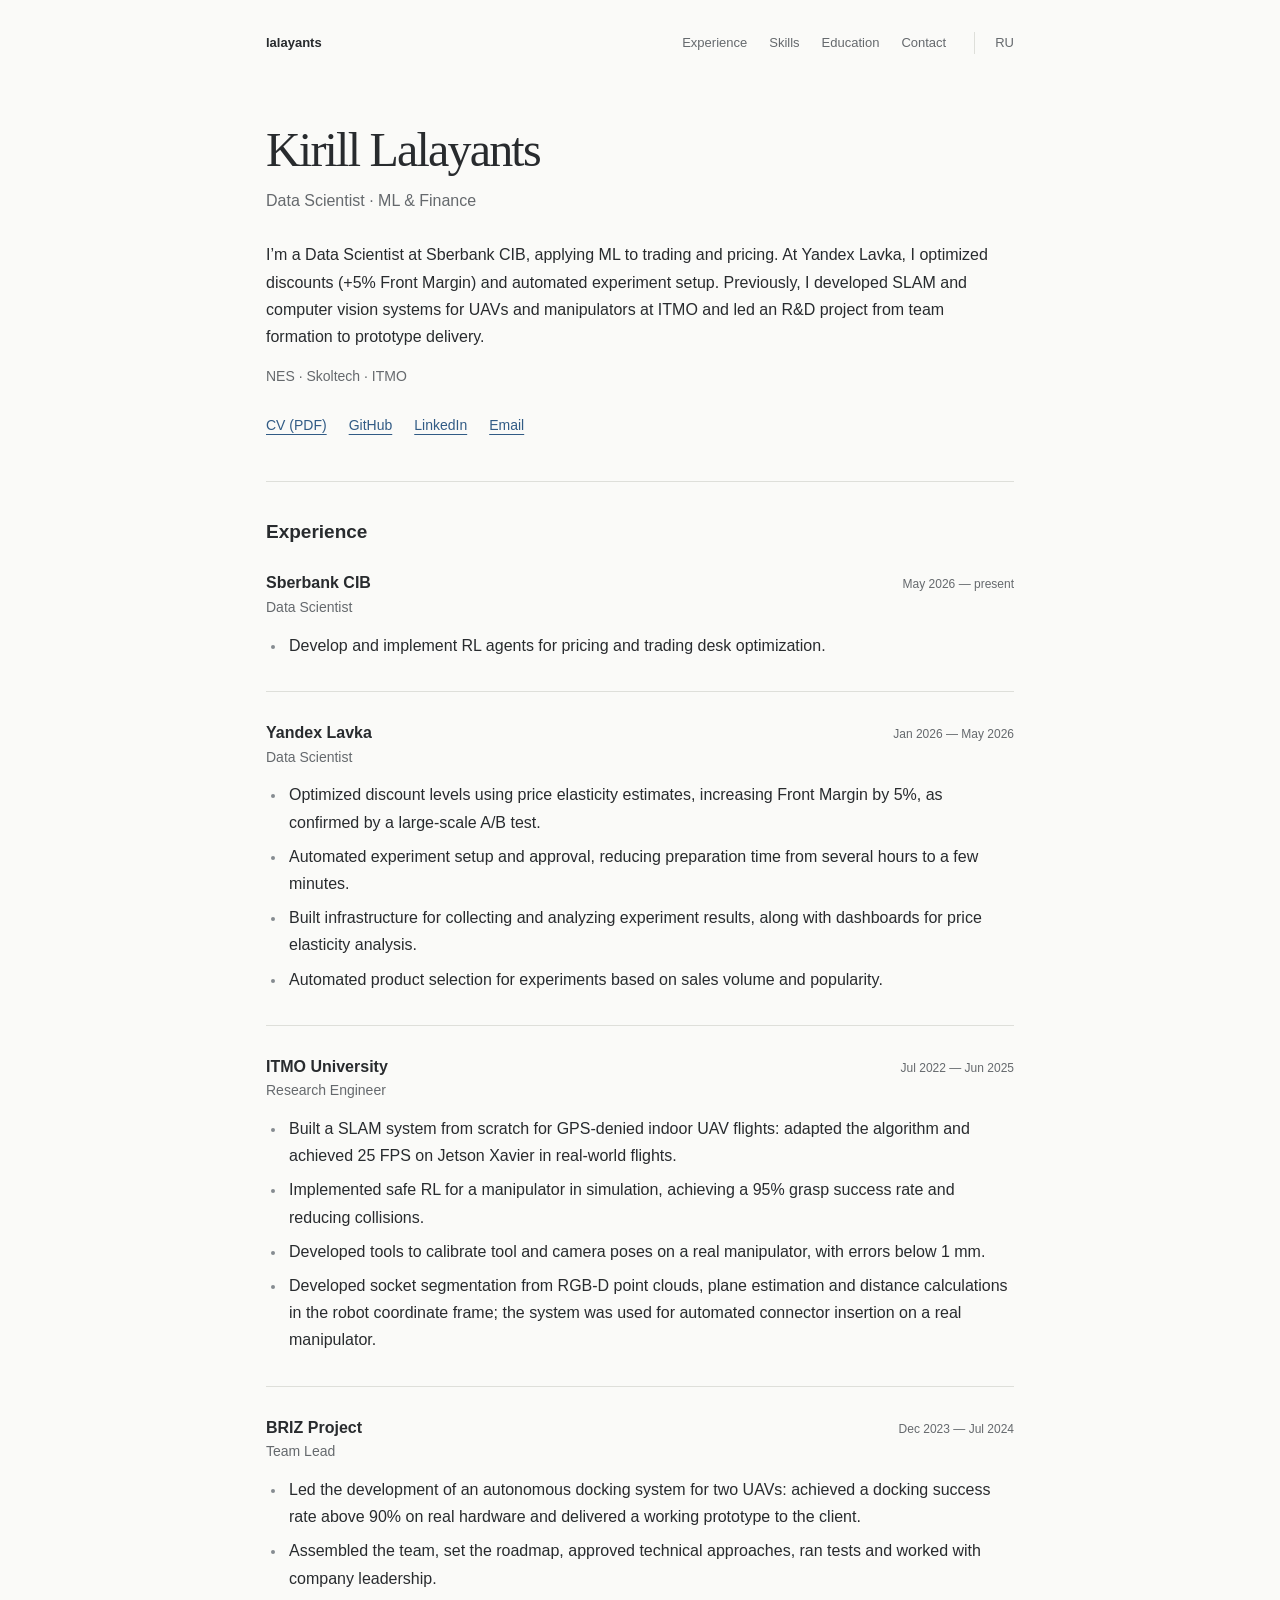
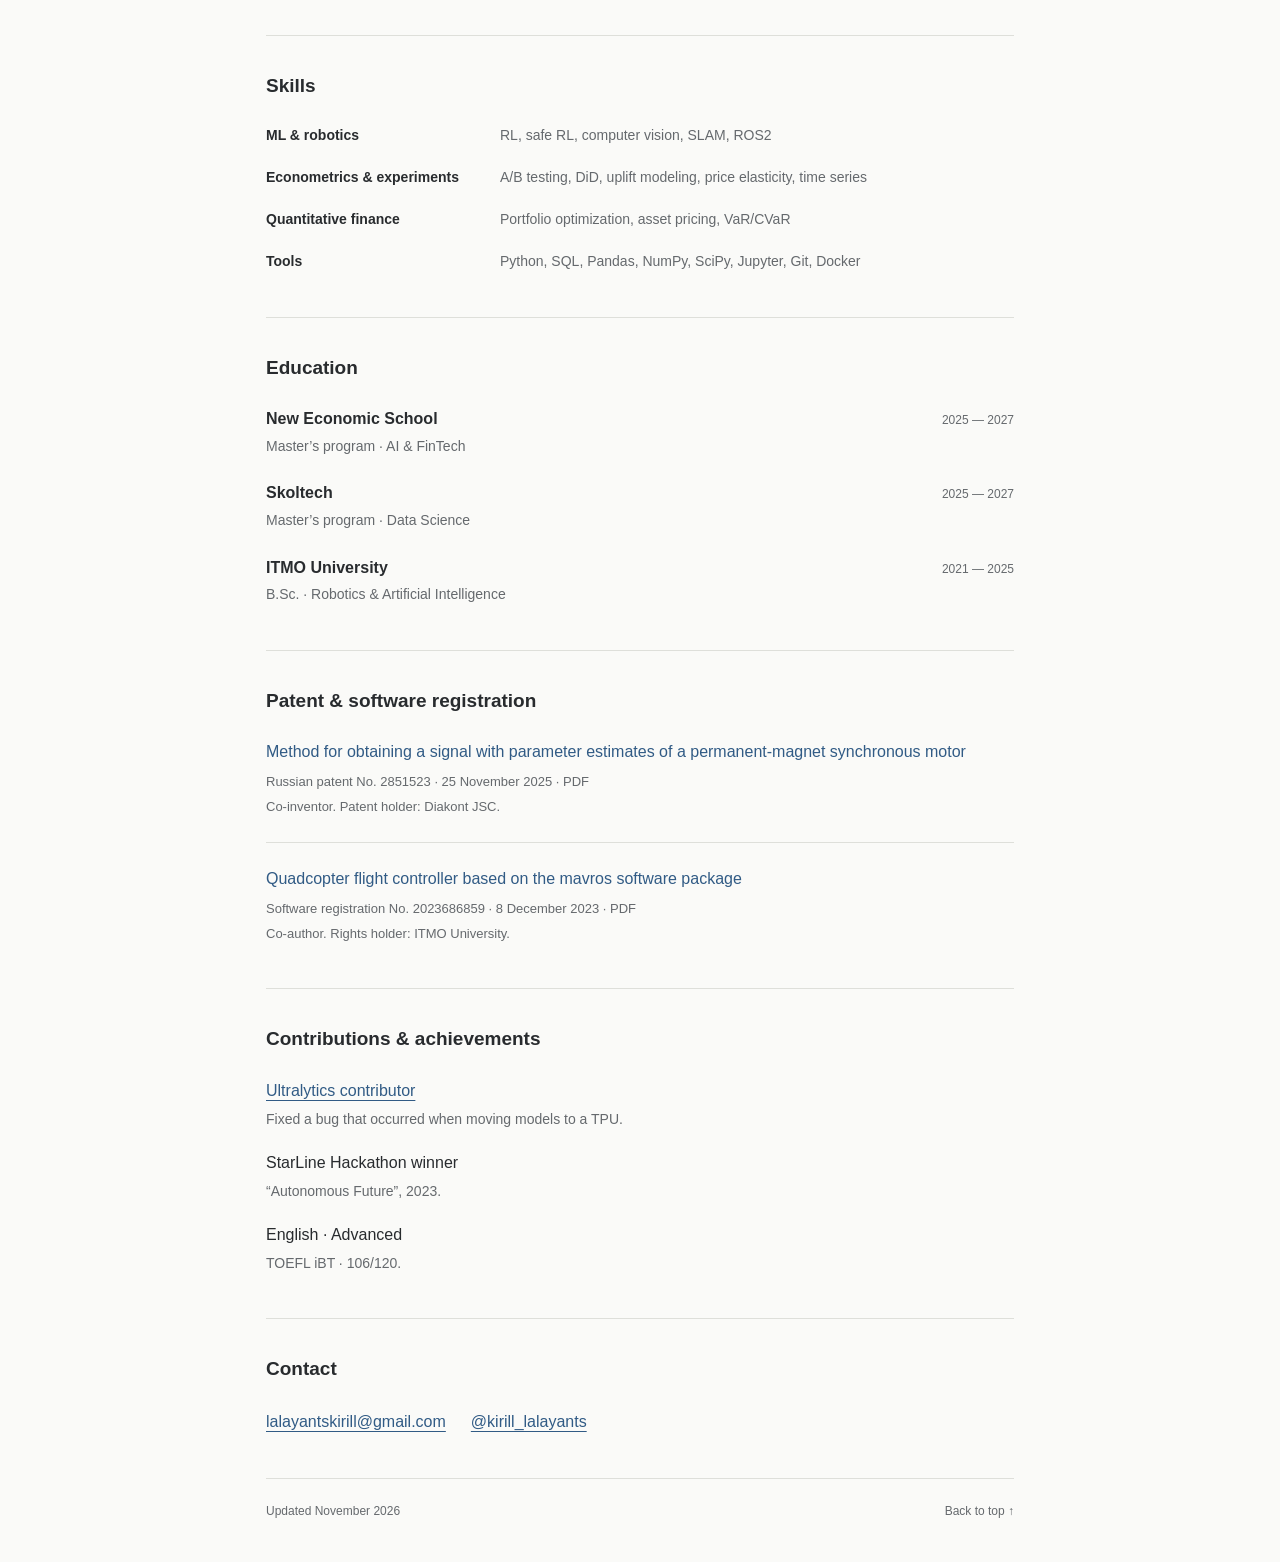
==== index.html @ ac047cae "Broaden profile introduction across finance robotics and leadership" ====
<!doctype html>
<html lang="en">
<head>
<meta charset="utf-8">
<meta name="viewport" content="width=device-width, initial-scale=1">
<meta name="theme-color" content="#fafaf8">
<title>Kirill Lalayants — Data Scientist · ML &amp; Finance</title>
<meta name="description" content="Kirill Lalayants — Data Scientist at Sberbank CIB. ML for trading and pricing, experience at Yandex Lavka, robotics and R&amp;D team leadership. NES, Skoltech, ITMO.">
<link rel="canonical" href="https://lalayants.github.io/">
<link rel="alternate" hreflang="en" href="https://lalayants.github.io/">
<link rel="alternate" hreflang="ru" href="https://lalayants.github.io/ru/">
<link rel="alternate" hreflang="x-default" href="https://lalayants.github.io/">
<meta property="og:type" content="profile">
<meta property="og:title" content="Kirill Lalayants — Data Scientist · ML &amp; Finance">
<meta property="og:description" content="Kirill Lalayants — Data Scientist at Sberbank CIB. ML for trading and pricing, experience at Yandex Lavka, robotics and R&amp;D team leadership. NES, Skoltech, ITMO.">
<meta property="og:url" content="https://lalayants.github.io/">
<meta property="og:locale" content="en_US">
<meta property="og:locale:alternate" content="ru_RU">
<meta property="og:site_name" content="Kirill Lalayants">
<meta property="og:image" content="https://lalayants.github.io/assets/images/social-preview.png">
<meta property="og:image:width" content="1200">
<meta property="og:image:height" content="630">
<meta property="og:image:alt" content="Kirill Lalayants — Data Scientist">
<meta name="twitter:card" content="summary_large_image">
<link rel="icon" href="/assets/images/favicon.svg" type="image/svg+xml">
<link rel="stylesheet" href="/assets/css/style.css">
<script type="application/ld+json">{"@context": "https://schema.org", "@type": "ProfilePage", "inLanguage": "en", "url": "https://lalayants.github.io/", "mainEntity": {"@type": "Person", "@id": "https://lalayants.github.io/#person", "name": "Kirill Lalayants", "alternateName": "Кирилл Лалаянц", "url": "https://lalayants.github.io/", "jobTitle": "Data Scientist", "description": "Kirill Lalayants — Data Scientist at Sberbank CIB. ML for trading and pricing, experience at Yandex Lavka, robotics and R&D team leadership. NES, Skoltech, ITMO.", "worksFor": {"@type": "Organization", "name": "Sberbank CIB"}, "alumniOf": {"@type": "CollegeOrUniversity", "name": "ITMO University"}, "sameAs": ["https://github.com/lalayants", "https://linkedin.com/in/lalayants", "https://t.me/kirill_lalayants"]}}</script>
</head>
<body id="top">
<a class="skip-link" href="#main">Skip to content</a>
<div class="page">
<header class="header">
<a class="home-link" href="/">lalayants</a>
<nav aria-label="Main navigation"><a href="#experience">Experience</a><a href="#skills">Skills</a><a href="#education">Education</a><a href="#contact">Contact</a></nav>
<a class="language" href="/ru/" lang="ru" hreflang="ru" aria-label="Переключить на русский">RU</a>
</header>
<main id="main">
<section class="about" aria-labelledby="name">
<h1 id="name">Kirill Lalayants</h1>
<p class="occupation">Data Scientist · ML &amp; Finance</p>
<p>I’m a Data Scientist at Sberbank CIB, applying ML to trading and pricing. At Yandex Lavka, I optimized discounts (+5% Front Margin) and automated experiment setup. Previously, I developed SLAM and computer vision systems for UAVs and manipulators at ITMO and led an R&D project from team formation to prototype delivery.</p>
<p class="institutions"><a href="#education">NES · Skoltech · ITMO</a></p>
<div class="profile-links"><a href="/assets/cvs/Lalayants_cv_e.pdf" download>CV (PDF)</a><a href="https://github.com/lalayants">GitHub</a><a href="https://linkedin.com/in/lalayants">LinkedIn</a><a href="mailto:lalayantskirill@gmail.com">Email</a></div>
</section>
<section id="experience" aria-labelledby="experience-title">
<h2 id="experience-title">Experience</h2>
<ul class="entries jobs">
<li class="job"><div class="entry-heading"><h3>Sberbank CIB</h3><span class="date">May 2026 — present</span></div><p class="role">Data Scientist</p><ul class="job-points"><li>Develop and implement RL agents for pricing and trading desk optimization.</li></ul></li>
<li class="job"><div class="entry-heading"><h3>Yandex Lavka</h3><span class="date">Jan 2026 — May 2026</span></div><p class="role">Data Scientist</p><ul class="job-points"><li>Optimized discount levels using price elasticity estimates, increasing Front Margin by 5%, as confirmed by a large-scale A/B test.</li><li>Automated experiment setup and approval, reducing preparation time from several hours to a few minutes.</li><li>Built infrastructure for collecting and analyzing experiment results, along with dashboards for price elasticity analysis.</li><li>Automated product selection for experiments based on sales volume and popularity.</li></ul></li>
<li class="job"><div class="entry-heading"><h3>ITMO University</h3><span class="date">Jul 2022 — Jun 2025</span></div><p class="role">Research Engineer</p><ul class="job-points"><li>Built a SLAM system from scratch for GPS-denied indoor UAV flights: adapted the algorithm and achieved 25 FPS on Jetson Xavier in real-world flights.</li><li>Implemented safe RL for a manipulator in simulation, achieving a 95% grasp success rate and reducing collisions.</li><li>Developed tools to calibrate tool and camera poses on a real manipulator, with errors below 1 mm.</li><li>Developed socket segmentation from RGB-D point clouds, plane estimation and distance calculations in the robot coordinate frame; the system was used for automated connector insertion on a real manipulator.</li></ul></li>
<li class="job"><div class="entry-heading"><h3>BRIZ Project</h3><span class="date">Dec 2023 — Jul 2024</span></div><p class="role">Team Lead</p><ul class="job-points"><li>Led the development of an autonomous docking system for two UAVs: achieved a docking success rate above 90% on real hardware and delivered a working prototype to the client.</li><li>Assembled the team, set the roadmap, approved technical approaches, ran tests and worked with company leadership.</li></ul></li>
</ul>
</section>
<section id="skills" aria-labelledby="skills-title">
<h2 id="skills-title">Skills</h2>
<dl class="skills-list"><div><dt>ML &amp; robotics</dt><dd>RL, safe RL, computer vision, SLAM, ROS2</dd></div><div><dt>Econometrics &amp; experiments</dt><dd>A/B testing, DiD, uplift modeling, price elasticity, time series</dd></div><div><dt>Quantitative finance</dt><dd>Portfolio optimization, asset pricing, VaR/CVaR</dd></div><div><dt>Tools</dt><dd>Python, SQL, Pandas, NumPy, SciPy, Jupyter, Git, Docker</dd></div></dl>
</section>
<section id="education" aria-labelledby="education-title">
<h2 id="education-title">Education</h2>
<ul class="entries education">
<li class="education-item"><div class="entry-heading"><h3>New Economic School</h3><span class="date">2025 — 2027</span></div><p>Master’s program · AI & FinTech</p></li>
<li class="education-item"><div class="entry-heading"><h3>Skoltech</h3><span class="date">2025 — 2027</span></div><p>Master’s program · Data Science</p></li>
<li class="education-item"><div class="entry-heading"><h3>ITMO University</h3><span class="date">2021 — 2025</span></div><p>B.Sc. · Robotics & Artificial Intelligence</p></li>
</ul>
</section>
<section id="registrations" aria-labelledby="registrations-title">
<h2 id="registrations-title">Patent & software registration</h2>
<ul class="entries registrations">
<li class="registration"><h3><a href="/assets/documents/patent-2851523.pdf">Method for obtaining a signal with parameter estimates of a permanent-magnet synchronous motor</a></h3><p class="registration-meta">Russian patent No. 2851523 · 25 November 2025 · PDF</p><p class="registration-credit">Co-inventor. Patent holder: Diakont JSC.</p></li>
<li class="registration"><h3><a href="/assets/documents/software-2023686859.pdf">Quadcopter flight controller based on the mavros software package</a></h3><p class="registration-meta">Software registration No. 2023686859 · 8 December 2023 · PDF</p><p class="registration-credit">Co-author. Rights holder: ITMO University.</p></li>
</ul>
</section>
<section aria-labelledby="other-title">
<h2 id="other-title">Contributions & achievements</h2>
<ul class="notes">
<li><a href="https://github.com/ultralytics/ultralytics/pull/16576">Ultralytics contributor</a><span>Fixed a bug that occurred when moving models to a TPU.</span></li>
<li><span class="note-title">StarLine Hackathon winner</span><span>“Autonomous Future”, 2023.</span></li>
<li><span class="note-title">English · Advanced</span><span>TOEFL iBT · 106/120.</span></li>
</ul>
</section>
<section id="contact" aria-labelledby="contact-title">
<h2 id="contact-title">Contact</h2>
<div class="contact-links"><a href="mailto:lalayantskirill@gmail.com">lalayantskirill@gmail.com</a><a href="https://t.me/kirill_lalayants">@kirill_lalayants</a></div>
</section>
</main>
<footer><span>Updated November 2026</span><a href="#top">Back to top ↑</a></footer>
</div>
</body>
</html>
---- assets/css/style.css ----
:root {
  --paper: #fafaf8;
  --ink: #282b2e;
  --muted: #65696d;
  --link: #315b85;
  --line: #dedfda;
}
* { box-sizing: border-box; }
html { scroll-padding-top: 30px; }
body {
  margin: 0;
  color: var(--ink);
  background: var(--paper);
  font: 16px/1.7 -apple-system, BlinkMacSystemFont, 'Segoe UI', Arial, sans-serif;
  -webkit-font-smoothing: antialiased;
}
.page { max-width: 820px; margin: 0 auto; padding: 0 36px; }
a { color: var(--link); text-decoration-thickness: 1px; text-underline-offset: 4px; }
a:hover { color: var(--ink); }
a:focus-visible { outline: 2px solid var(--link); outline-offset: 5px; }
::selection { background: #dbe6ef; }
.header { display: flex; align-items: center; gap: 28px; padding: 32px 0; font-size: 13px; }
.header a { color: var(--muted); text-decoration: none; }
.header a:hover { color: var(--link); text-decoration: underline; }
.home-link { margin-right: auto; font-weight: 600; color: var(--ink) !important; }
nav { display: flex; gap: 22px; }
.language { border-left: 1px solid var(--line); padding-left: 20px; }
h1,h2,h3,p { margin: 0; }
h1 { font: 48px/1.15 Georgia, 'Times New Roman', serif; letter-spacing: -1.8px; }
h2 { font-size: 19px; line-height: 1.4; font-weight: 600; margin-bottom: 25px; }
h3 { font-size: 16px; font-weight: 600; line-height: 1.6; }
p + p { margin-top: 15px; }
.about { padding-top: 36px; }
.occupation { color: var(--muted); margin: 10px 0 27px; font-size: 16px; }
.profile-links { display: flex; flex-wrap: wrap; gap: 22px; margin-top: 25px; font-size: 14px; }
main > section { padding-bottom: 43px; margin-bottom: 37px; border-bottom: 1px solid var(--line); }
main > section:last-child { margin-bottom: 0; }
.entries { list-style: none; margin: 0; padding: 0; }
.job + .job { margin-top: 32px; padding-top: 28px; border-top: 1px solid var(--line); }
.job-points { list-style-type: disc; margin: 12px 0 0; padding-left: 20px; }
.job-points li { padding-left: 3px; }
.job-points li + li { margin-top: 7px; }
.job-points li::marker { color: #858b91; font-size: 0.8em; }
.entry-heading { display: flex; align-items: baseline; justify-content: space-between; gap: 20px; }
.date { color: var(--muted); white-space: nowrap; font-size: 12px; font-variant-numeric: tabular-nums; }
.role { color: var(--muted); font-size: 14px; margin-bottom: 9px; }
.education-item + .education-item { margin-top: 22px; }
.education-item p { color: var(--muted); font-size: 14px; margin-top: 3px; }
.notes { list-style: none; padding: 0; margin: 0; display: grid; gap: 18px; }
.notes li > a, .note-title { display: block; font-weight: 500; }
.notes li > span:last-child { display: block; color: var(--muted); font-size: 14px; margin-top: 3px; }
.tools { color: var(--muted); font-size: 14px; margin-top: 25px; }
.tools span { color: var(--ink); }
.contact-links { display: flex; flex-wrap: wrap; gap: 6px 25px; margin-top: 12px; }
.contact-links a { overflow-wrap: anywhere; }
footer { display: flex; justify-content: space-between; gap: 20px; padding: 22px 0 40px; color: var(--muted); font-size: 12px; }
footer a { color: var(--muted); text-decoration: none; }
.skip-link { position: absolute; left: 15px; top: -100px; padding: 8px 15px; background: var(--paper); }
.skip-link:focus { top: 10px; }
@media (max-width: 600px) {
  .page { padding-inline: 24px; }
  .header { padding: 24px 0; gap: 18px; flex-wrap: wrap; }
  .home-link { font-size: 14px; }
  nav { order: 3; width: 100%; gap: 22px; }
  .language { padding-left: 15px; }
  .about { padding-top: 22px; }
  h1 { font-size: 39px; letter-spacing: -1.2px; }
  .occupation { margin-bottom: 22px; }
  .entry-heading { flex-direction: column; gap: 1px; }
  .role { margin-top: 4px; }
  main > section { padding-bottom: 33px; margin-bottom: 30px; }
  .profile-links { gap: 18px; }
  .contact-links { flex-direction: column; }
  footer { font-size: 11px; }
}
@media print {
  body { background: white; font-size: 11px; }
  .page { max-width: none; padding: 0; }
  .header, .profile-links, footer { display: none; }
  .about { padding-top: 0; }
  h1 { font-size: 30px; }
  h2 { font-size: 16px; margin-bottom: 16px; }
  h3 { font-size: 13px; }
  main > section { padding-bottom: 18px; margin-bottom: 20px; }
  .job, .education-item { break-inside: avoid; }
}

.registration + .registration { margin-top: 24px; padding-top: 24px; border-top: 1px solid var(--line); }
.registration h3 { font-weight: 500; line-height: 1.55; }
.registration h3 a { text-decoration: none; }
.registration h3 a:hover { text-decoration: underline; }
.registration-meta, .registration-credit { color: var(--muted); font-size: 13px; }
.registration-meta { margin-top: 6px; }
.registration-credit { margin-top: 3px; }

.institutions { font-size: 14px; color: var(--muted); }
.institutions a { color: inherit; text-decoration: none; }
.institutions a:hover { color: var(--link); text-decoration: underline; }
.skills-list { margin: 0; }
.skills-list > div { display: grid; grid-template-columns: 210px 1fr; gap: 24px; }
.skills-list > div + div { margin-top: 18px; }
.skills-list dt { font-size: 14px; font-weight: 600; }
.skills-list dd { margin: 0; color: var(--muted); font-size: 14px; }
@media (max-width: 600px) {
  nav { gap: 16px; flex-wrap: wrap; }
  .skills-list > div { grid-template-columns: 1fr; gap: 4px; }
}
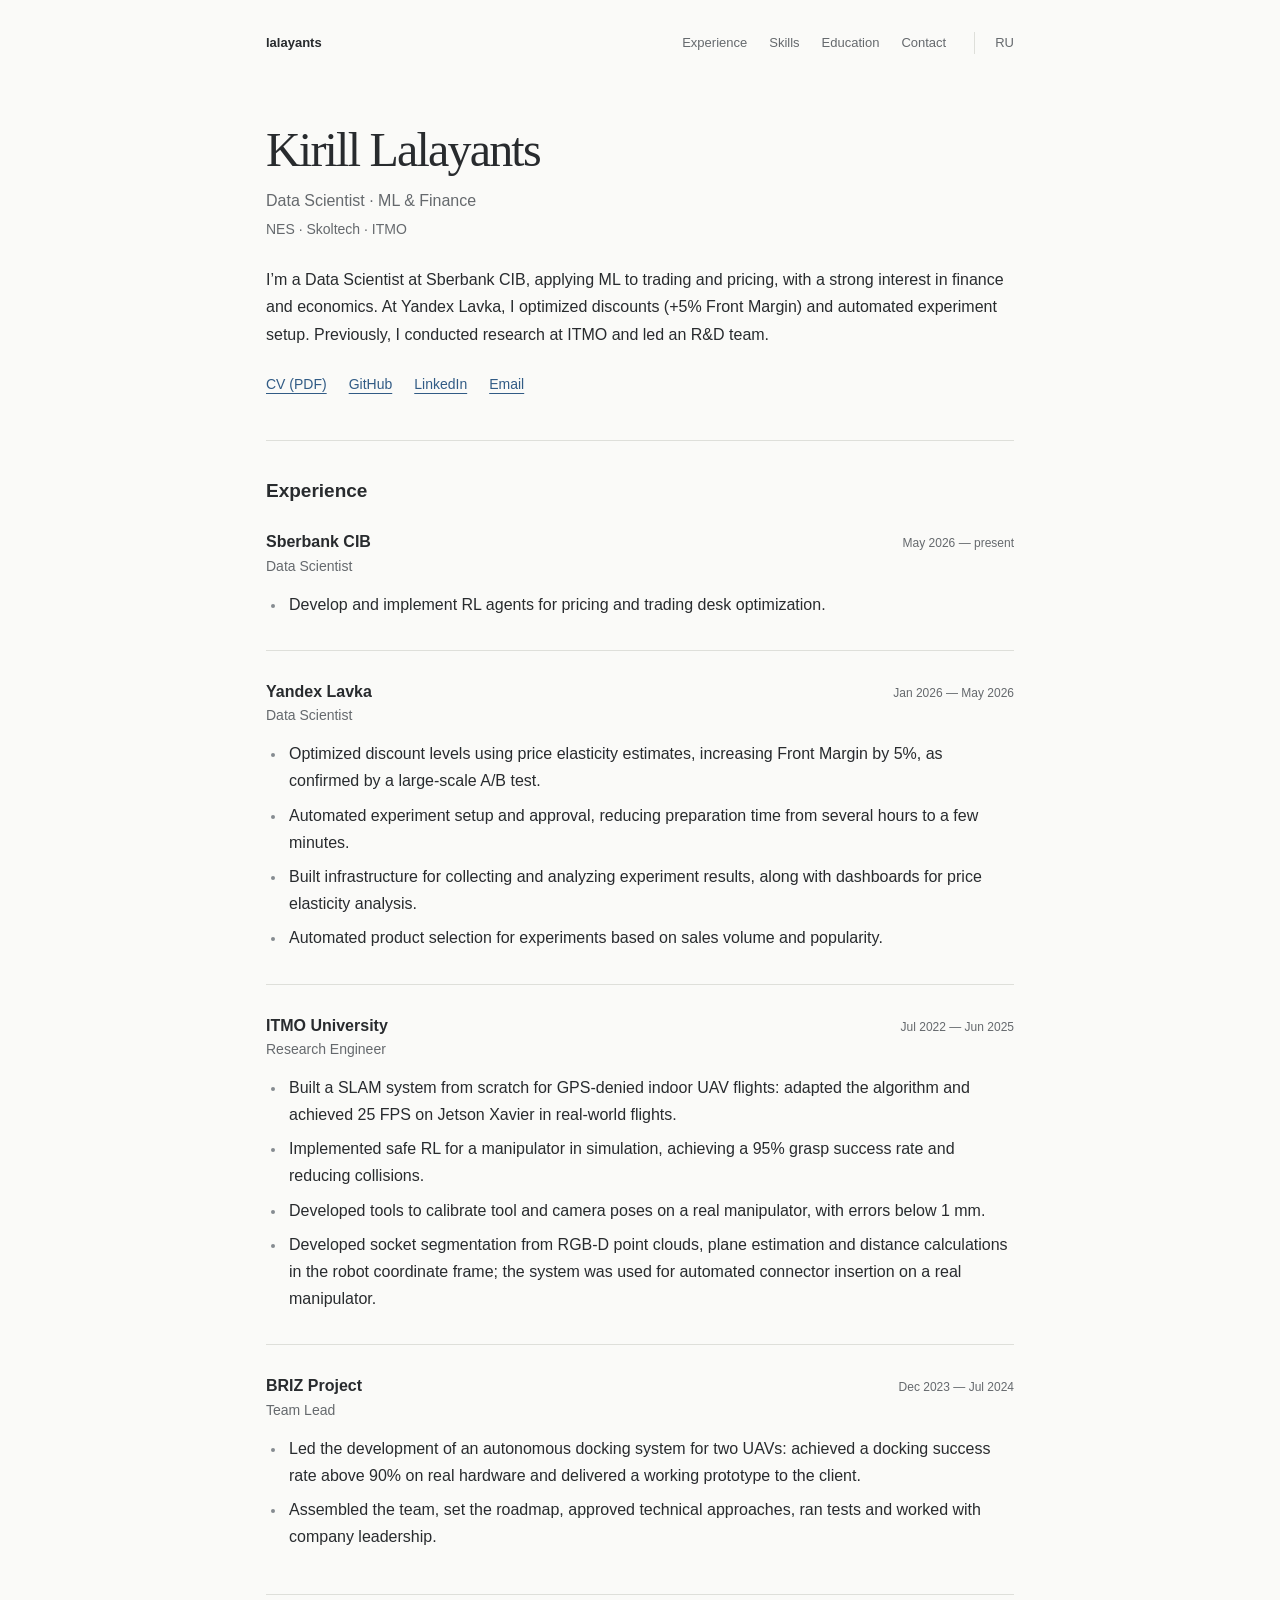
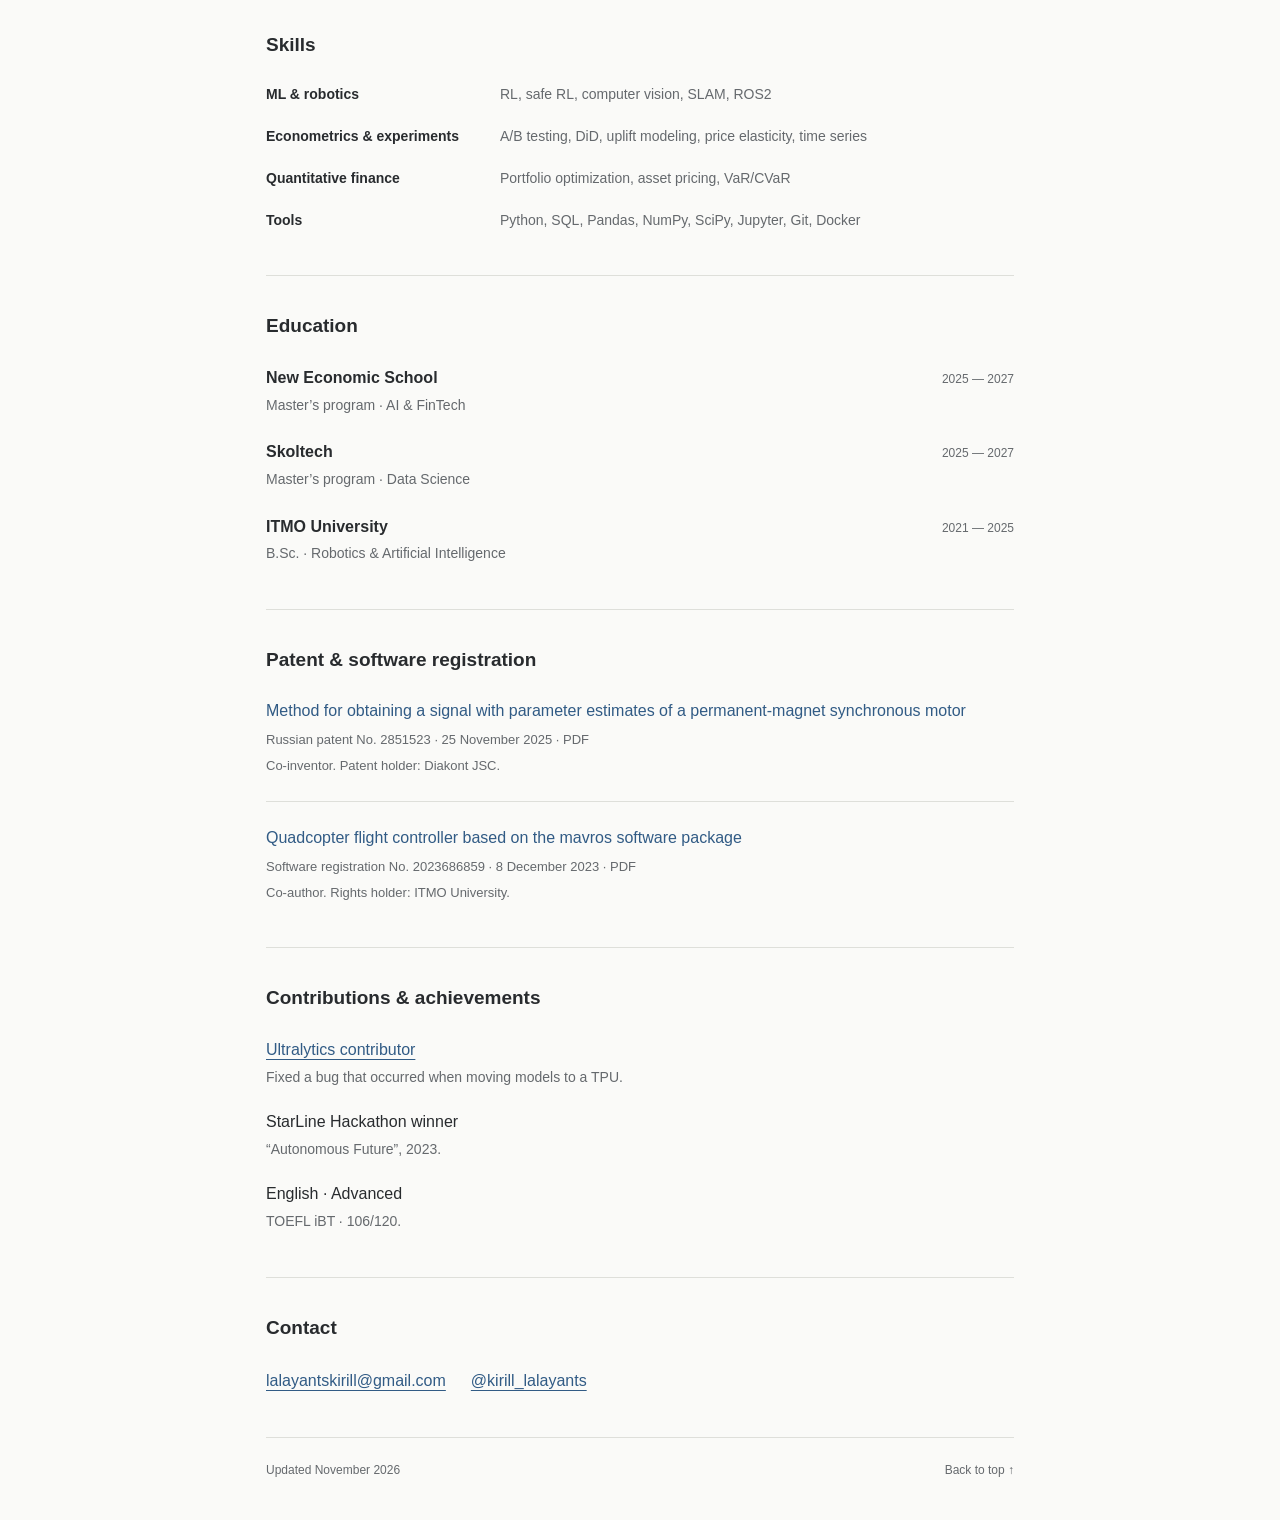
==== commit f0e7ac86: "Refine finance-focused introduction and move institution labels" ====
--- a/index.html
+++ b/index.html
@@ -5,14 +5,14 @@
 <meta name="viewport" content="width=device-width, initial-scale=1">
 <meta name="theme-color" content="#fafaf8">
 <title>Kirill Lalayants — Data Scientist · ML &amp; Finance</title>
-<meta name="description" content="Kirill Lalayants — Data Scientist at Sberbank CIB. ML for trading and pricing, experience at Yandex Lavka, robotics and R&amp;D team leadership. NES, Skoltech, ITMO.">
+<meta name="description" content="Kirill Lalayants — Data Scientist at Sberbank CIB. ML for trading and pricing, finance and economics. Experience at Yandex Lavka and in research at ITMO. NES, Skoltech, ITMO.">
 <link rel="canonical" href="https://lalayants.github.io/">
 <link rel="alternate" hreflang="en" href="https://lalayants.github.io/">
 <link rel="alternate" hreflang="ru" href="https://lalayants.github.io/ru/">
 <link rel="alternate" hreflang="x-default" href="https://lalayants.github.io/">
 <meta property="og:type" content="profile">
 <meta property="og:title" content="Kirill Lalayants — Data Scientist · ML &amp; Finance">
-<meta property="og:description" content="Kirill Lalayants — Data Scientist at Sberbank CIB. ML for trading and pricing, experience at Yandex Lavka, robotics and R&amp;D team leadership. NES, Skoltech, ITMO.">
+<meta property="og:description" content="Kirill Lalayants — Data Scientist at Sberbank CIB. ML for trading and pricing, finance and economics. Experience at Yandex Lavka and in research at ITMO. NES, Skoltech, ITMO.">
 <meta property="og:url" content="https://lalayants.github.io/">
 <meta property="og:locale" content="en_US">
 <meta property="og:locale:alternate" content="ru_RU">
@@ -24,7 +24,7 @@
 <meta name="twitter:card" content="summary_large_image">
 <link rel="icon" href="/assets/images/favicon.svg" type="image/svg+xml">
 <link rel="stylesheet" href="/assets/css/style.css">
-<script type="application/ld+json">{"@context": "https://schema.org", "@type": "ProfilePage", "inLanguage": "en", "url": "https://lalayants.github.io/", "mainEntity": {"@type": "Person", "@id": "https://lalayants.github.io/#person", "name": "Kirill Lalayants", "alternateName": "Кирилл Лалаянц", "url": "https://lalayants.github.io/", "jobTitle": "Data Scientist", "description": "Kirill Lalayants — Data Scientist at Sberbank CIB. ML for trading and pricing, experience at Yandex Lavka, robotics and R&D team leadership. NES, Skoltech, ITMO.", "worksFor": {"@type": "Organization", "name": "Sberbank CIB"}, "alumniOf": {"@type": "CollegeOrUniversity", "name": "ITMO University"}, "sameAs": ["https://github.com/lalayants", "https://linkedin.com/in/lalayants", "https://t.me/kirill_lalayants"]}}</script>
+<script type="application/ld+json">{"@context": "https://schema.org", "@type": "ProfilePage", "inLanguage": "en", "url": "https://lalayants.github.io/", "mainEntity": {"@type": "Person", "@id": "https://lalayants.github.io/#person", "name": "Kirill Lalayants", "alternateName": "Кирилл Лалаянц", "url": "https://lalayants.github.io/", "jobTitle": "Data Scientist", "description": "Kirill Lalayants — Data Scientist at Sberbank CIB. ML for trading and pricing, finance and economics. Experience at Yandex Lavka and in research at ITMO. NES, Skoltech, ITMO.", "worksFor": {"@type": "Organization", "name": "Sberbank CIB"}, "alumniOf": {"@type": "CollegeOrUniversity", "name": "ITMO University"}, "sameAs": ["https://github.com/lalayants", "https://linkedin.com/in/lalayants", "https://t.me/kirill_lalayants"]}}</script>
 </head>
 <body id="top">
 <a class="skip-link" href="#main">Skip to content</a>
@@ -38,8 +38,8 @@
 <section class="about" aria-labelledby="name">
 <h1 id="name">Kirill Lalayants</h1>
 <p class="occupation">Data Scientist · ML &amp; Finance</p>
-<p>I’m a Data Scientist at Sberbank CIB, applying ML to trading and pricing. At Yandex Lavka, I optimized discounts (+5% Front Margin) and automated experiment setup. Previously, I developed SLAM and computer vision systems for UAVs and manipulators at ITMO and led an R&D project from team formation to prototype delivery.</p>
 <p class="institutions"><a href="#education">NES · Skoltech · ITMO</a></p>
+<p>I’m a Data Scientist at Sberbank CIB, applying ML to trading and pricing, with a strong interest in finance and economics. At Yandex Lavka, I optimized discounts (+5% Front Margin) and automated experiment setup. Previously, I conducted research at ITMO and led an R&D team.</p>
 <div class="profile-links"><a href="/assets/cvs/Lalayants_cv_e.pdf" download>CV (PDF)</a><a href="https://github.com/lalayants">GitHub</a><a href="https://linkedin.com/in/lalayants">LinkedIn</a><a href="mailto:lalayantskirill@gmail.com">Email</a></div>
 </section>
 <section id="experience" aria-labelledby="experience-title">
--- a/assets/css/style.css
+++ b/assets/css/style.css
@@ -31,7 +31,7 @@
 h3 { font-size: 16px; font-weight: 600; line-height: 1.6; }
 p + p { margin-top: 15px; }
 .about { padding-top: 36px; }
-.occupation { color: var(--muted); margin: 10px 0 27px; font-size: 16px; }
+.occupation { color: var(--muted); margin: 10px 0 4px; font-size: 16px; }
 .profile-links { display: flex; flex-wrap: wrap; gap: 22px; margin-top: 25px; font-size: 14px; }
 main > section { padding-bottom: 43px; margin-bottom: 37px; border-bottom: 1px solid var(--line); }
 main > section:last-child { margin-bottom: 0; }
@@ -65,7 +65,7 @@
   .language { padding-left: 15px; }
   .about { padding-top: 22px; }
   h1 { font-size: 39px; letter-spacing: -1.2px; }
-  .occupation { margin-bottom: 22px; }
+  .occupation { margin-bottom: 4px; }
   .entry-heading { flex-direction: column; gap: 1px; }
   .role { margin-top: 4px; }
   main > section { padding-bottom: 33px; margin-bottom: 30px; }
@@ -105,3 +105,5 @@
   nav { gap: 16px; flex-wrap: wrap; }
   .skills-list > div { grid-template-columns: 1fr; gap: 4px; }
 }
+
+.about .institutions { margin: 0 0 24px; }
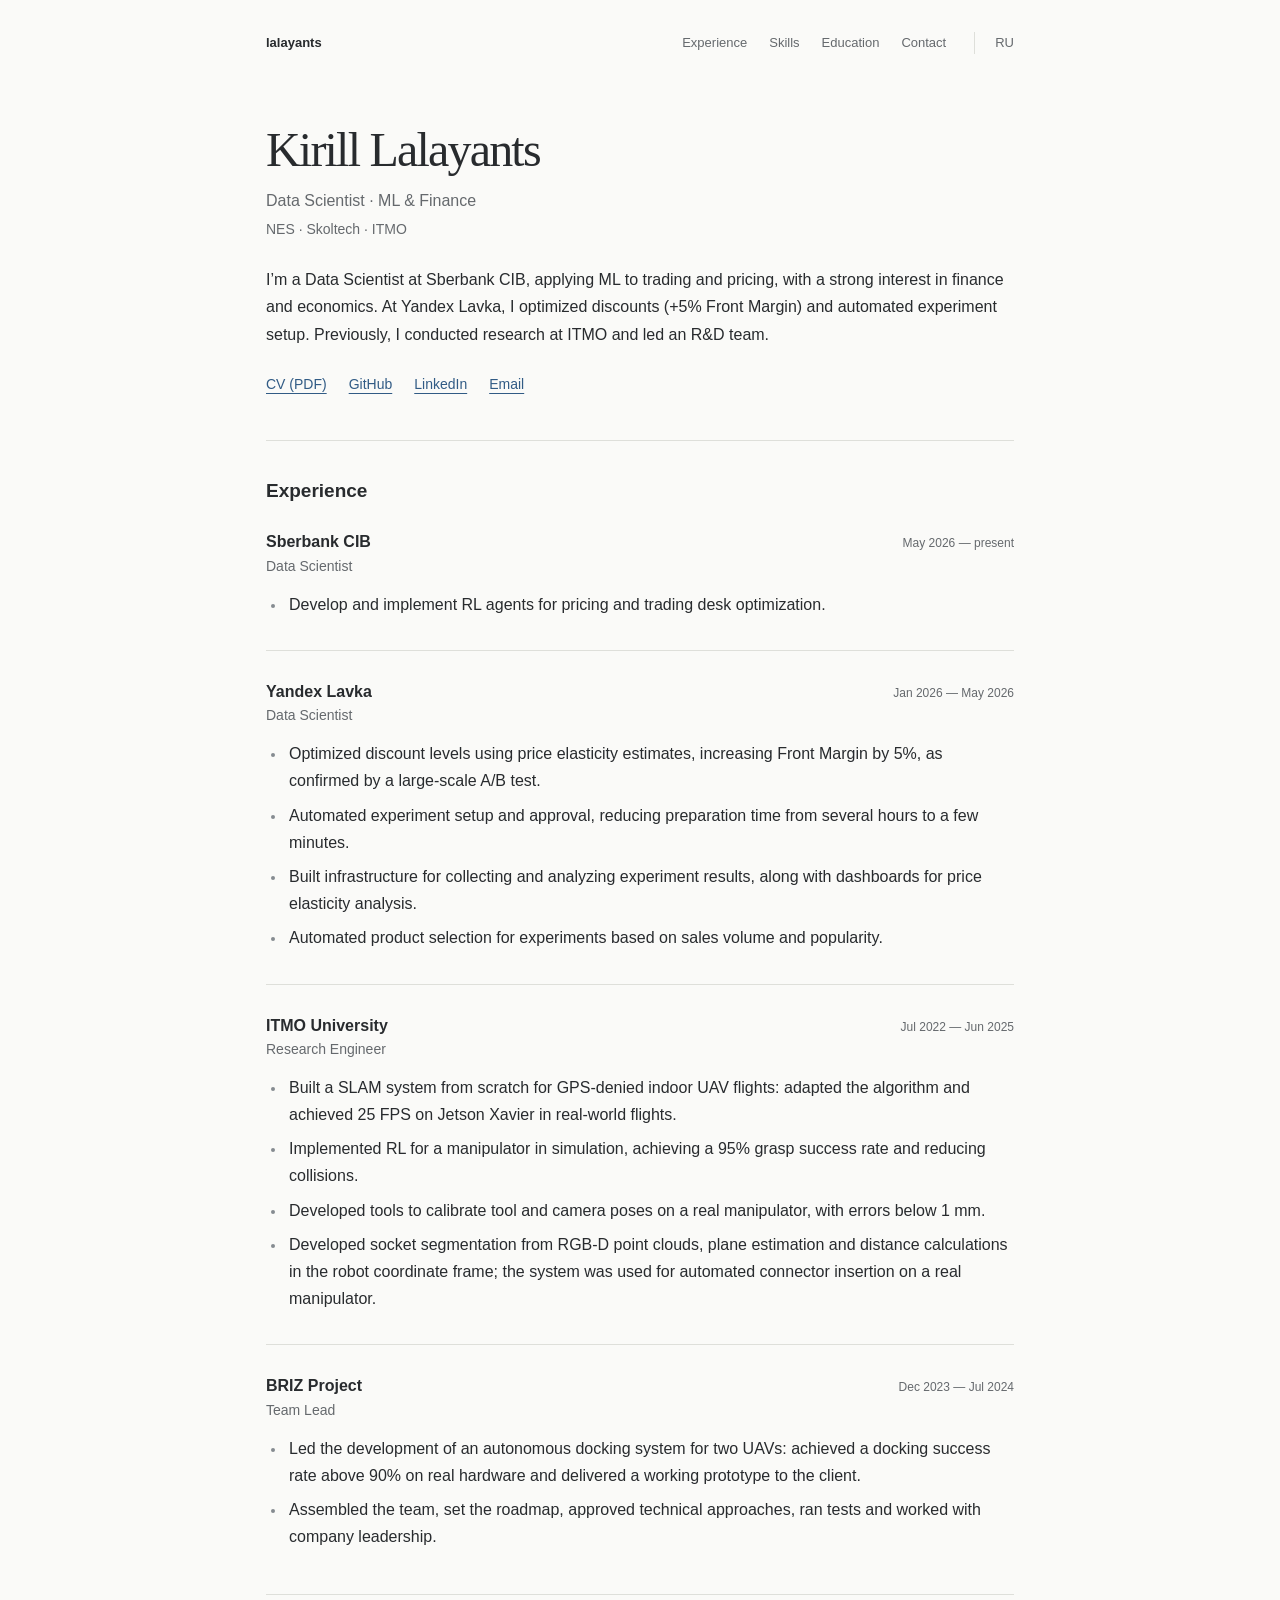
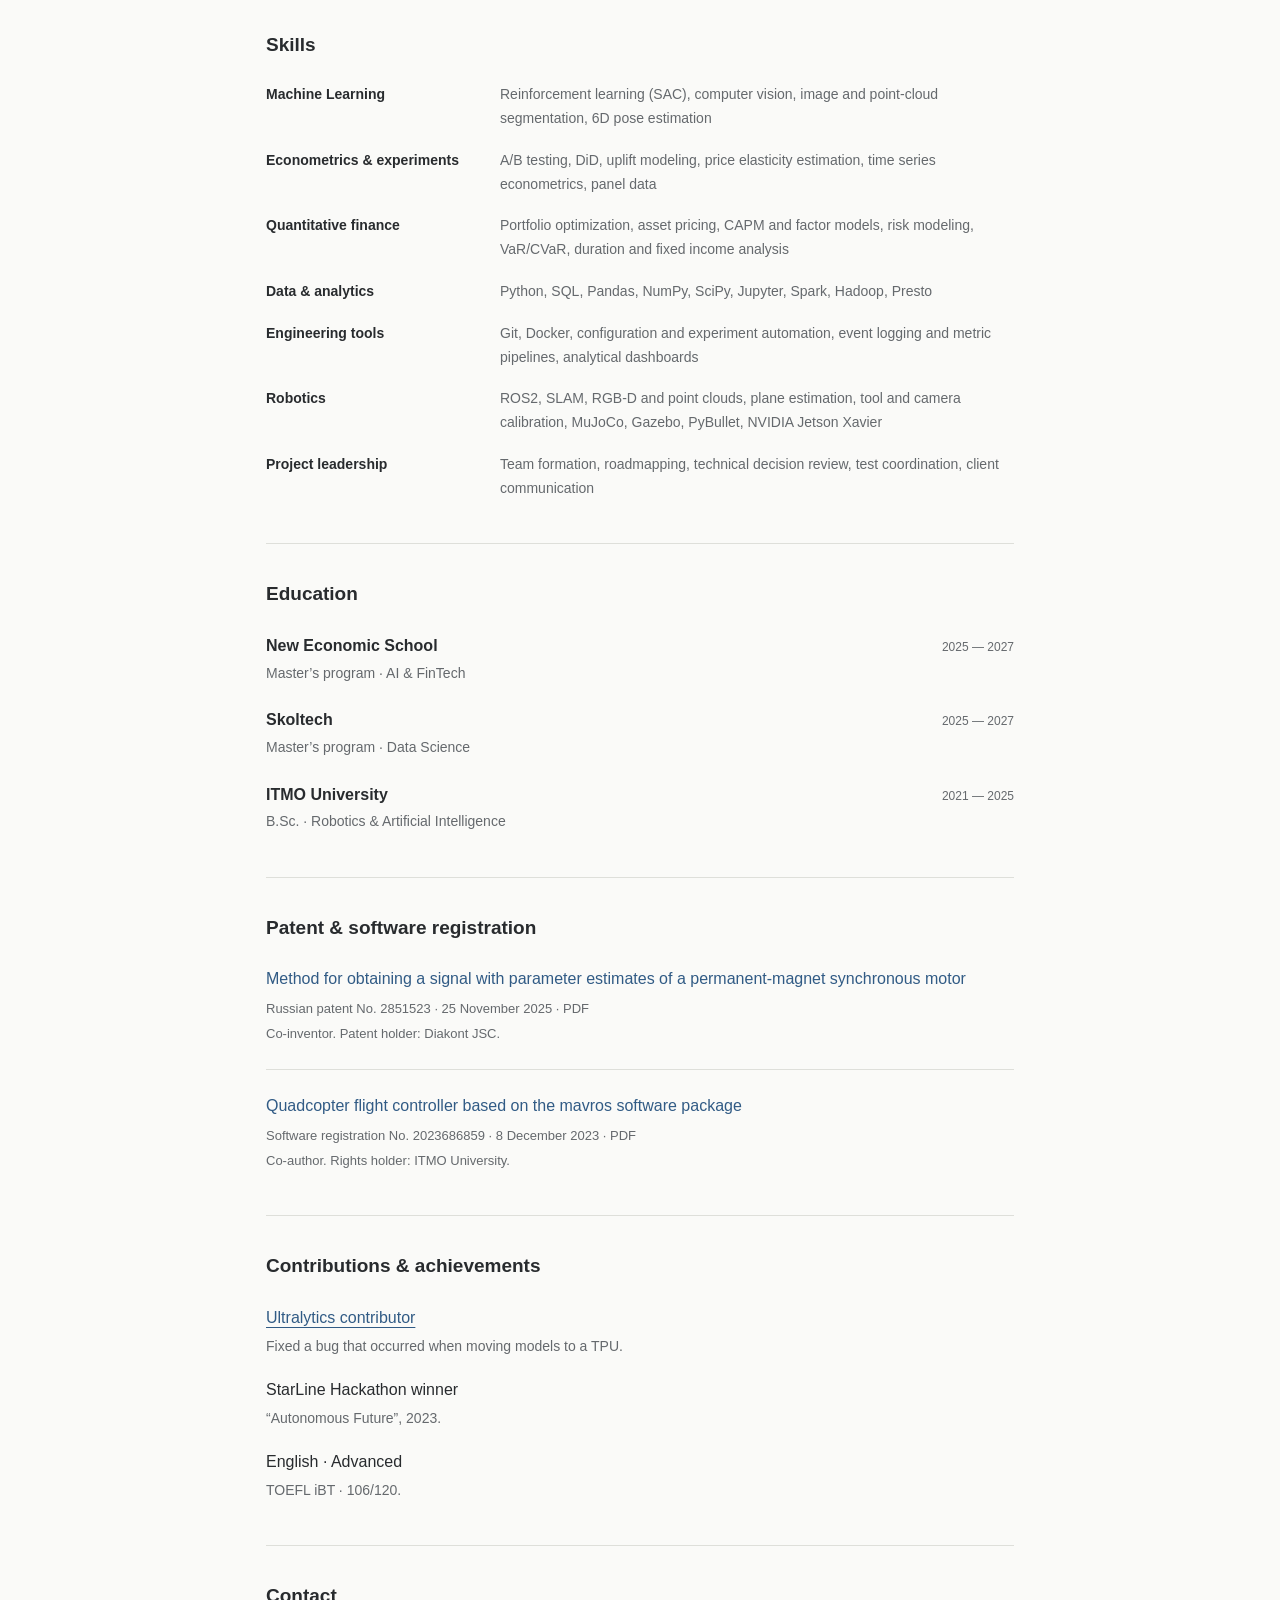
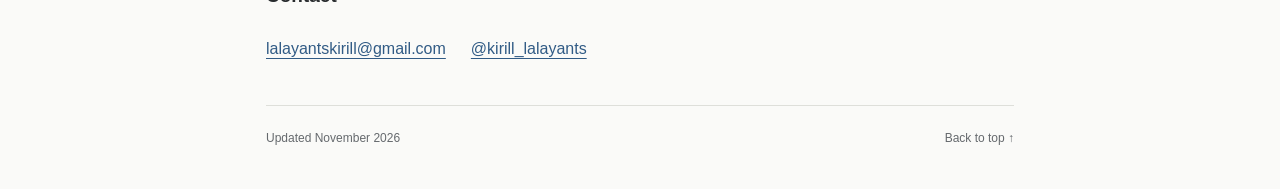
==== commit 641daa63: "Expand skills and simplify reinforcement learning terminology" ====
--- a/index.html
+++ b/index.html
@@ -47,13 +47,13 @@
 <ul class="entries jobs">
 <li class="job"><div class="entry-heading"><h3>Sberbank CIB</h3><span class="date">May 2026 — present</span></div><p class="role">Data Scientist</p><ul class="job-points"><li>Develop and implement RL agents for pricing and trading desk optimization.</li></ul></li>
 <li class="job"><div class="entry-heading"><h3>Yandex Lavka</h3><span class="date">Jan 2026 — May 2026</span></div><p class="role">Data Scientist</p><ul class="job-points"><li>Optimized discount levels using price elasticity estimates, increasing Front Margin by 5%, as confirmed by a large-scale A/B test.</li><li>Automated experiment setup and approval, reducing preparation time from several hours to a few minutes.</li><li>Built infrastructure for collecting and analyzing experiment results, along with dashboards for price elasticity analysis.</li><li>Automated product selection for experiments based on sales volume and popularity.</li></ul></li>
-<li class="job"><div class="entry-heading"><h3>ITMO University</h3><span class="date">Jul 2022 — Jun 2025</span></div><p class="role">Research Engineer</p><ul class="job-points"><li>Built a SLAM system from scratch for GPS-denied indoor UAV flights: adapted the algorithm and achieved 25 FPS on Jetson Xavier in real-world flights.</li><li>Implemented safe RL for a manipulator in simulation, achieving a 95% grasp success rate and reducing collisions.</li><li>Developed tools to calibrate tool and camera poses on a real manipulator, with errors below 1 mm.</li><li>Developed socket segmentation from RGB-D point clouds, plane estimation and distance calculations in the robot coordinate frame; the system was used for automated connector insertion on a real manipulator.</li></ul></li>
+<li class="job"><div class="entry-heading"><h3>ITMO University</h3><span class="date">Jul 2022 — Jun 2025</span></div><p class="role">Research Engineer</p><ul class="job-points"><li>Built a SLAM system from scratch for GPS-denied indoor UAV flights: adapted the algorithm and achieved 25 FPS on Jetson Xavier in real-world flights.</li><li>Implemented RL for a manipulator in simulation, achieving a 95% grasp success rate and reducing collisions.</li><li>Developed tools to calibrate tool and camera poses on a real manipulator, with errors below 1 mm.</li><li>Developed socket segmentation from RGB-D point clouds, plane estimation and distance calculations in the robot coordinate frame; the system was used for automated connector insertion on a real manipulator.</li></ul></li>
 <li class="job"><div class="entry-heading"><h3>BRIZ Project</h3><span class="date">Dec 2023 — Jul 2024</span></div><p class="role">Team Lead</p><ul class="job-points"><li>Led the development of an autonomous docking system for two UAVs: achieved a docking success rate above 90% on real hardware and delivered a working prototype to the client.</li><li>Assembled the team, set the roadmap, approved technical approaches, ran tests and worked with company leadership.</li></ul></li>
 </ul>
 </section>
 <section id="skills" aria-labelledby="skills-title">
 <h2 id="skills-title">Skills</h2>
-<dl class="skills-list"><div><dt>ML &amp; robotics</dt><dd>RL, safe RL, computer vision, SLAM, ROS2</dd></div><div><dt>Econometrics &amp; experiments</dt><dd>A/B testing, DiD, uplift modeling, price elasticity, time series</dd></div><div><dt>Quantitative finance</dt><dd>Portfolio optimization, asset pricing, VaR/CVaR</dd></div><div><dt>Tools</dt><dd>Python, SQL, Pandas, NumPy, SciPy, Jupyter, Git, Docker</dd></div></dl>
+<dl class="skills-list"><div><dt>Machine Learning</dt><dd>Reinforcement learning (SAC), computer vision, image and point-cloud segmentation, 6D pose estimation</dd></div><div><dt>Econometrics &amp; experiments</dt><dd>A/B testing, DiD, uplift modeling, price elasticity estimation, time series econometrics, panel data</dd></div><div><dt>Quantitative finance</dt><dd>Portfolio optimization, asset pricing, CAPM and factor models, risk modeling, VaR/CVaR, duration and fixed income analysis</dd></div><div><dt>Data &amp; analytics</dt><dd>Python, SQL, Pandas, NumPy, SciPy, Jupyter, Spark, Hadoop, Presto</dd></div><div><dt>Engineering tools</dt><dd>Git, Docker, configuration and experiment automation, event logging and metric pipelines, analytical dashboards</dd></div><div><dt>Robotics</dt><dd>ROS2, SLAM, RGB-D and point clouds, plane estimation, tool and camera calibration, MuJoCo, Gazebo, PyBullet, NVIDIA Jetson Xavier</dd></div><div><dt>Project leadership</dt><dd>Team formation, roadmapping, technical decision review, test coordination, client communication</dd></div></dl>
 </section>
 <section id="education" aria-labelledby="education-title">
 <h2 id="education-title">Education</h2>
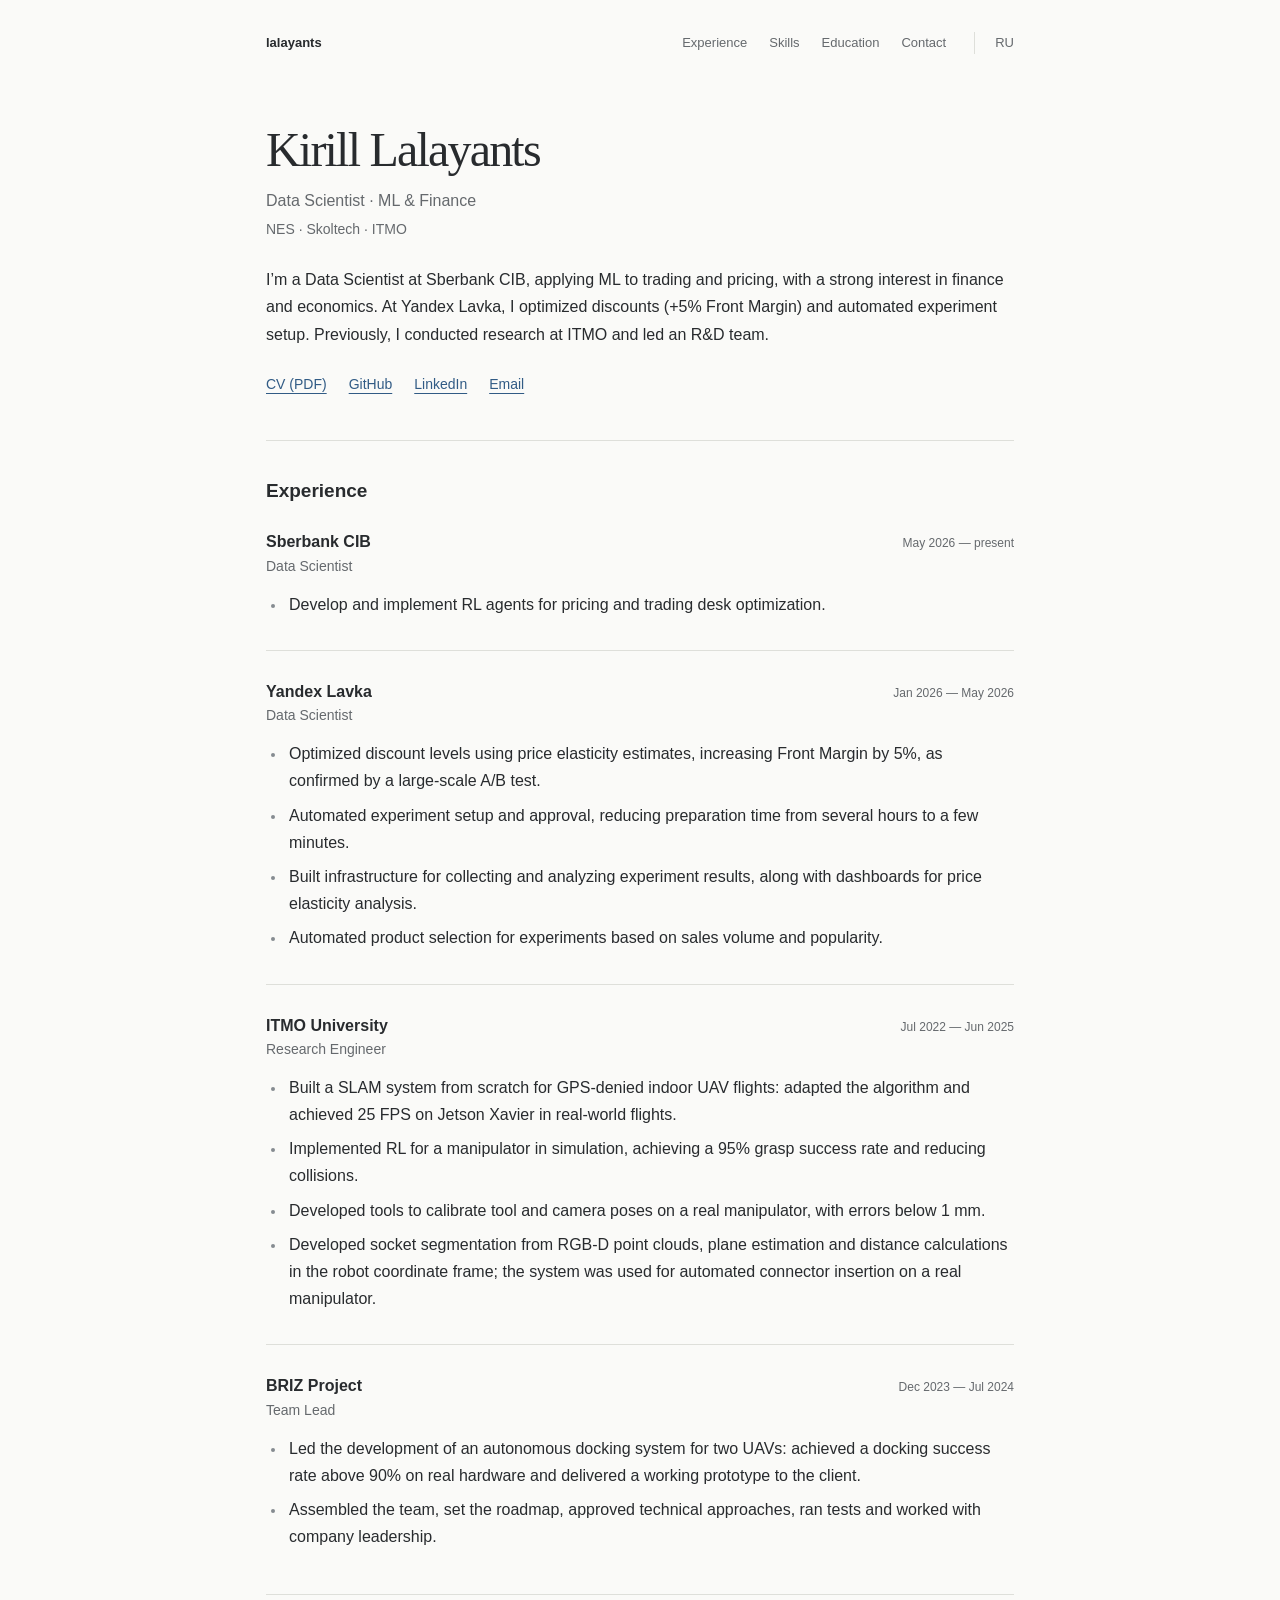
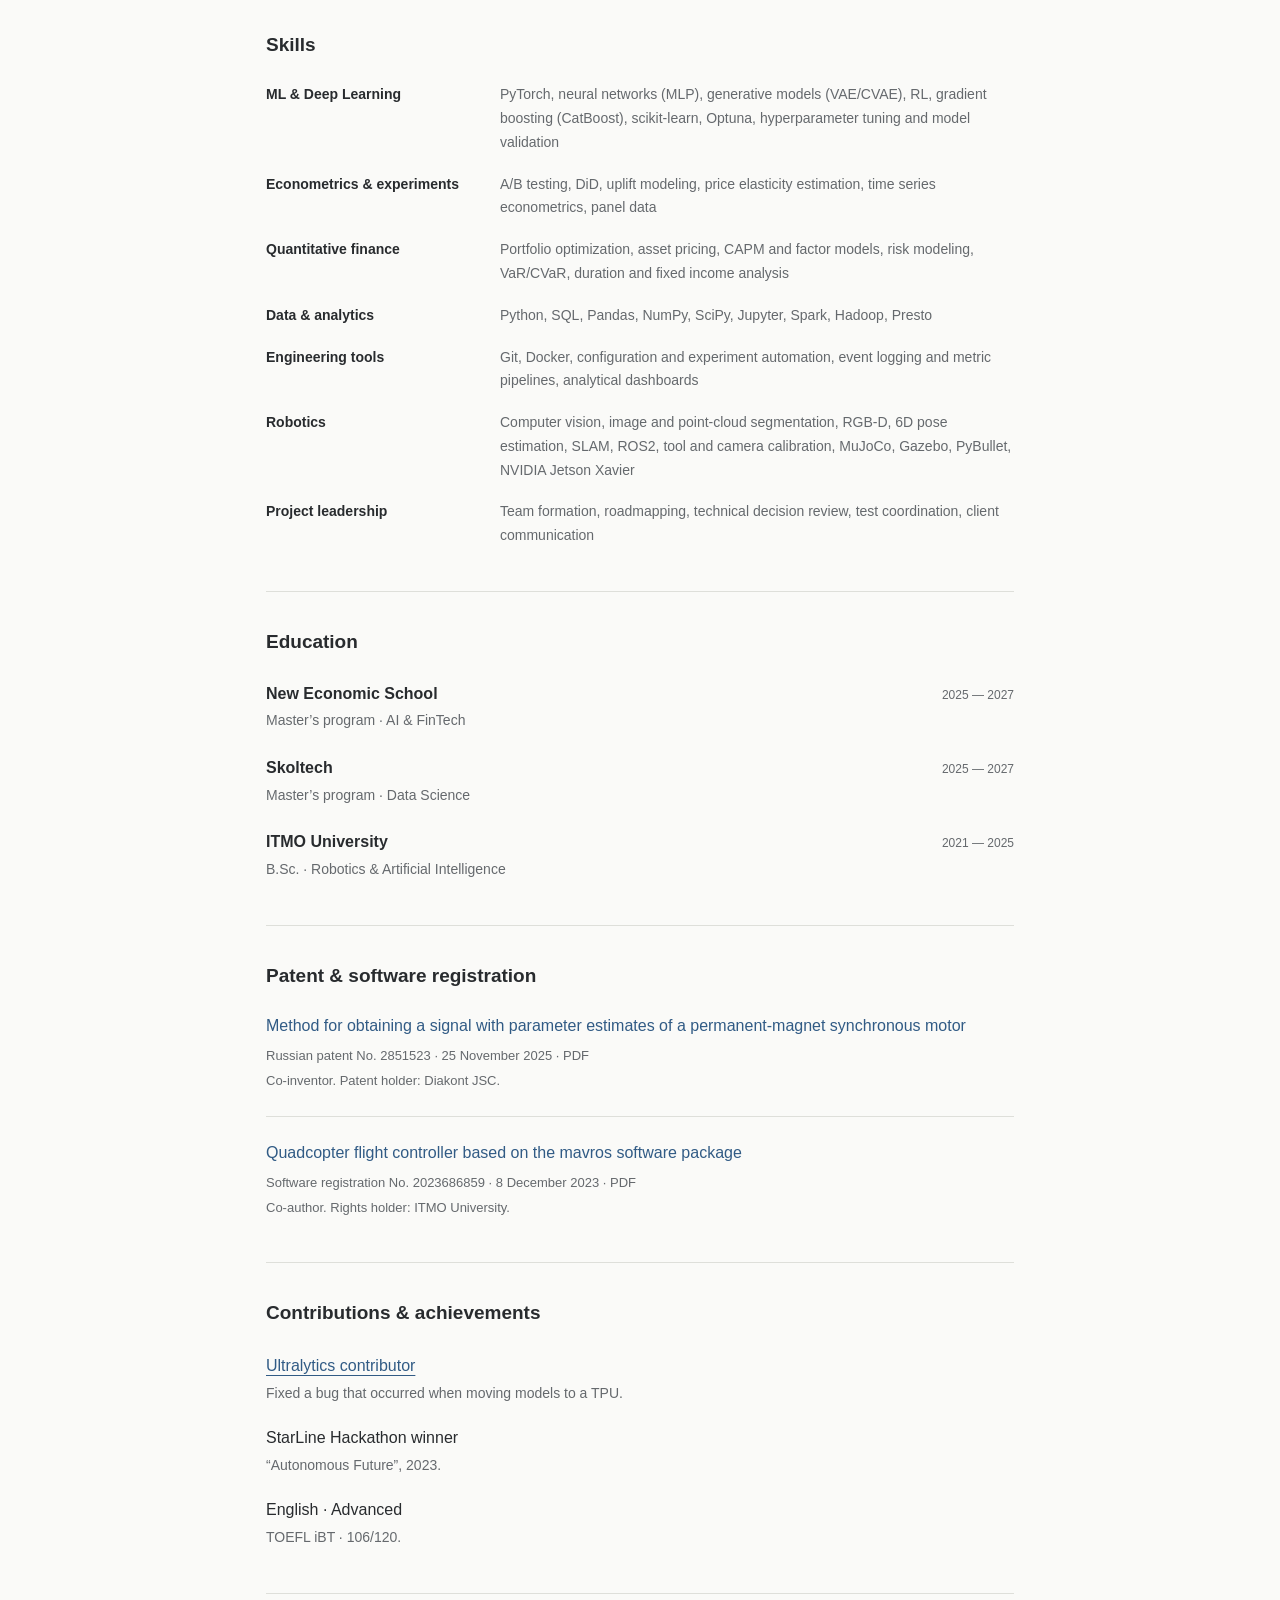
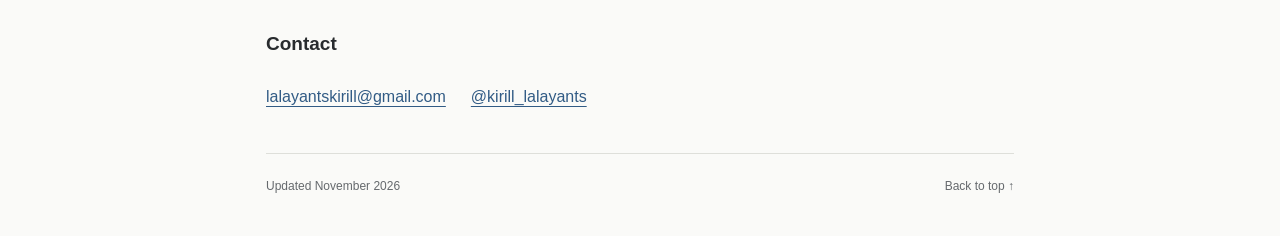
==== commit 7a768966: "Emphasize deep learning and consolidate robotics skills" ====
--- a/index.html
+++ b/index.html
@@ -53,7 +53,7 @@
 </section>
 <section id="skills" aria-labelledby="skills-title">
 <h2 id="skills-title">Skills</h2>
-<dl class="skills-list"><div><dt>Machine Learning</dt><dd>Reinforcement learning (SAC), computer vision, image and point-cloud segmentation, 6D pose estimation</dd></div><div><dt>Econometrics &amp; experiments</dt><dd>A/B testing, DiD, uplift modeling, price elasticity estimation, time series econometrics, panel data</dd></div><div><dt>Quantitative finance</dt><dd>Portfolio optimization, asset pricing, CAPM and factor models, risk modeling, VaR/CVaR, duration and fixed income analysis</dd></div><div><dt>Data &amp; analytics</dt><dd>Python, SQL, Pandas, NumPy, SciPy, Jupyter, Spark, Hadoop, Presto</dd></div><div><dt>Engineering tools</dt><dd>Git, Docker, configuration and experiment automation, event logging and metric pipelines, analytical dashboards</dd></div><div><dt>Robotics</dt><dd>ROS2, SLAM, RGB-D and point clouds, plane estimation, tool and camera calibration, MuJoCo, Gazebo, PyBullet, NVIDIA Jetson Xavier</dd></div><div><dt>Project leadership</dt><dd>Team formation, roadmapping, technical decision review, test coordination, client communication</dd></div></dl>
+<dl class="skills-list"><div><dt>ML &amp; Deep Learning</dt><dd>PyTorch, neural networks (MLP), generative models (VAE/CVAE), RL, gradient boosting (CatBoost), scikit-learn, Optuna, hyperparameter tuning and model validation</dd></div><div><dt>Econometrics &amp; experiments</dt><dd>A/B testing, DiD, uplift modeling, price elasticity estimation, time series econometrics, panel data</dd></div><div><dt>Quantitative finance</dt><dd>Portfolio optimization, asset pricing, CAPM and factor models, risk modeling, VaR/CVaR, duration and fixed income analysis</dd></div><div><dt>Data &amp; analytics</dt><dd>Python, SQL, Pandas, NumPy, SciPy, Jupyter, Spark, Hadoop, Presto</dd></div><div><dt>Engineering tools</dt><dd>Git, Docker, configuration and experiment automation, event logging and metric pipelines, analytical dashboards</dd></div><div><dt>Robotics</dt><dd>Computer vision, image and point-cloud segmentation, RGB-D, 6D pose estimation, SLAM, ROS2, tool and camera calibration, MuJoCo, Gazebo, PyBullet, NVIDIA Jetson Xavier</dd></div><div><dt>Project leadership</dt><dd>Team formation, roadmapping, technical decision review, test coordination, client communication</dd></div></dl>
 </section>
 <section id="education" aria-labelledby="education-title">
 <h2 id="education-title">Education</h2>
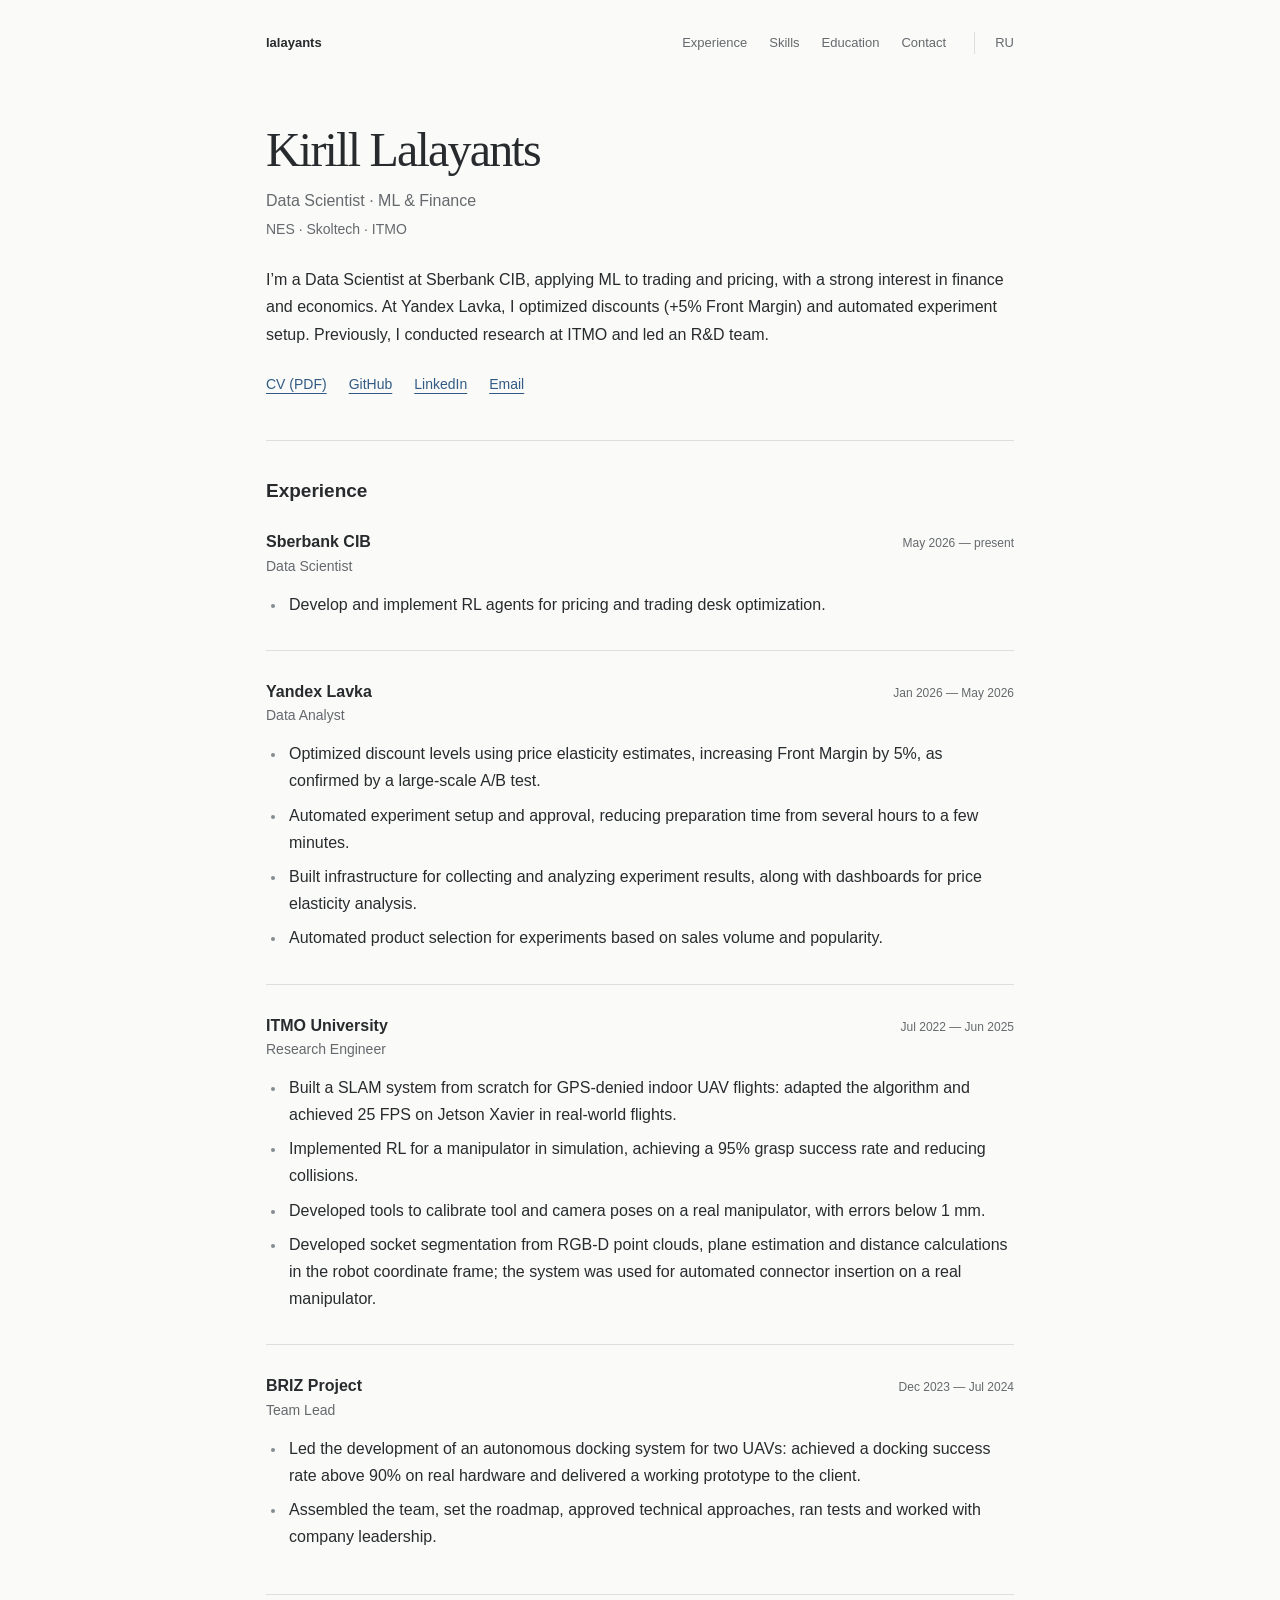
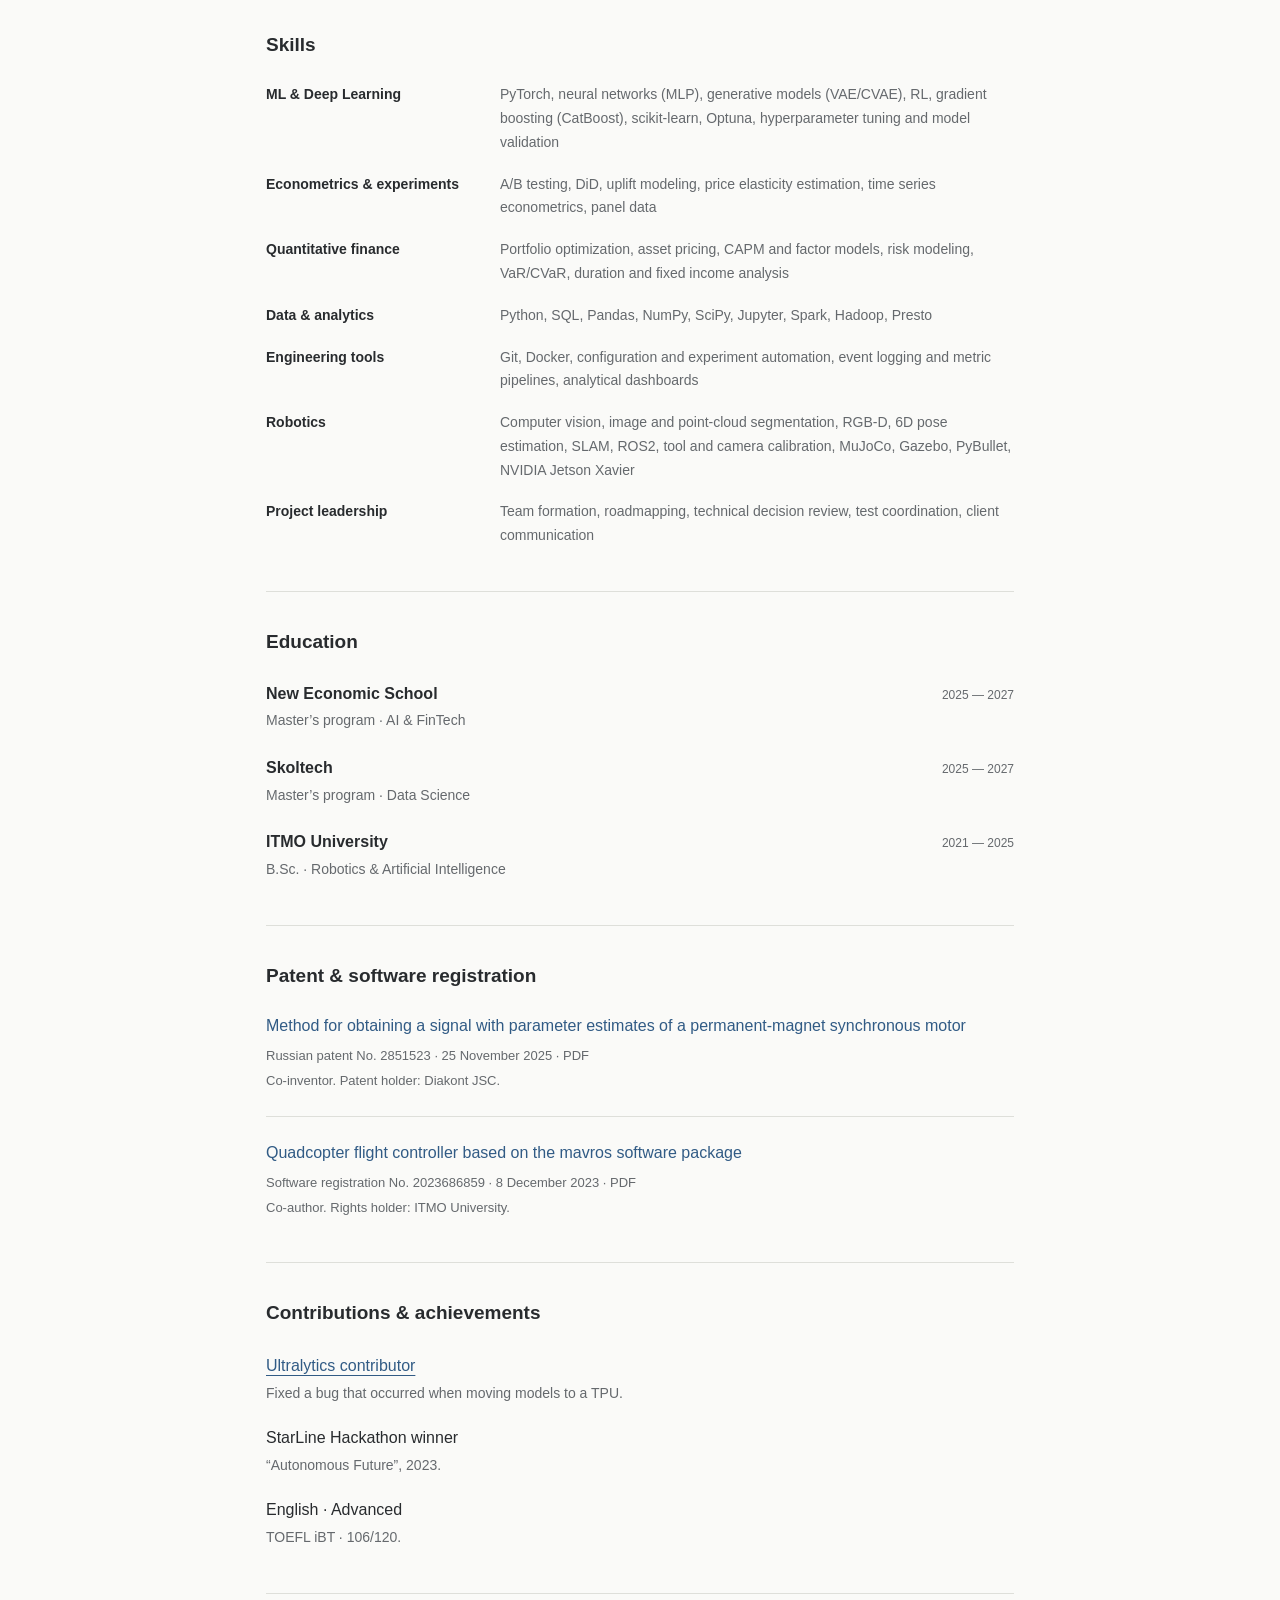
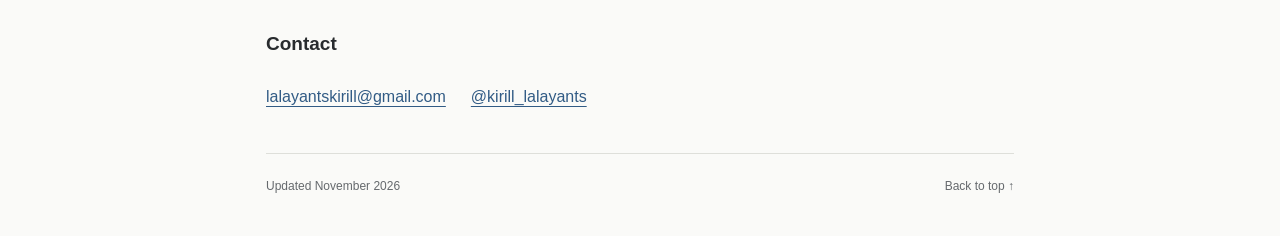
==== commit 212d2f83: "Correct Yandex Lavka role to Data Analyst" ====
--- a/index.html
+++ b/index.html
@@ -46,7 +46,7 @@
 <h2 id="experience-title">Experience</h2>
 <ul class="entries jobs">
 <li class="job"><div class="entry-heading"><h3>Sberbank CIB</h3><span class="date">May 2026 — present</span></div><p class="role">Data Scientist</p><ul class="job-points"><li>Develop and implement RL agents for pricing and trading desk optimization.</li></ul></li>
-<li class="job"><div class="entry-heading"><h3>Yandex Lavka</h3><span class="date">Jan 2026 — May 2026</span></div><p class="role">Data Scientist</p><ul class="job-points"><li>Optimized discount levels using price elasticity estimates, increasing Front Margin by 5%, as confirmed by a large-scale A/B test.</li><li>Automated experiment setup and approval, reducing preparation time from several hours to a few minutes.</li><li>Built infrastructure for collecting and analyzing experiment results, along with dashboards for price elasticity analysis.</li><li>Automated product selection for experiments based on sales volume and popularity.</li></ul></li>
+<li class="job"><div class="entry-heading"><h3>Yandex Lavka</h3><span class="date">Jan 2026 — May 2026</span></div><p class="role">Data Analyst</p><ul class="job-points"><li>Optimized discount levels using price elasticity estimates, increasing Front Margin by 5%, as confirmed by a large-scale A/B test.</li><li>Automated experiment setup and approval, reducing preparation time from several hours to a few minutes.</li><li>Built infrastructure for collecting and analyzing experiment results, along with dashboards for price elasticity analysis.</li><li>Automated product selection for experiments based on sales volume and popularity.</li></ul></li>
 <li class="job"><div class="entry-heading"><h3>ITMO University</h3><span class="date">Jul 2022 — Jun 2025</span></div><p class="role">Research Engineer</p><ul class="job-points"><li>Built a SLAM system from scratch for GPS-denied indoor UAV flights: adapted the algorithm and achieved 25 FPS on Jetson Xavier in real-world flights.</li><li>Implemented RL for a manipulator in simulation, achieving a 95% grasp success rate and reducing collisions.</li><li>Developed tools to calibrate tool and camera poses on a real manipulator, with errors below 1 mm.</li><li>Developed socket segmentation from RGB-D point clouds, plane estimation and distance calculations in the robot coordinate frame; the system was used for automated connector insertion on a real manipulator.</li></ul></li>
 <li class="job"><div class="entry-heading"><h3>BRIZ Project</h3><span class="date">Dec 2023 — Jul 2024</span></div><p class="role">Team Lead</p><ul class="job-points"><li>Led the development of an autonomous docking system for two UAVs: achieved a docking success rate above 90% on real hardware and delivered a working prototype to the client.</li><li>Assembled the team, set the roadmap, approved technical approaches, ran tests and worked with company leadership.</li></ul></li>
 </ul>
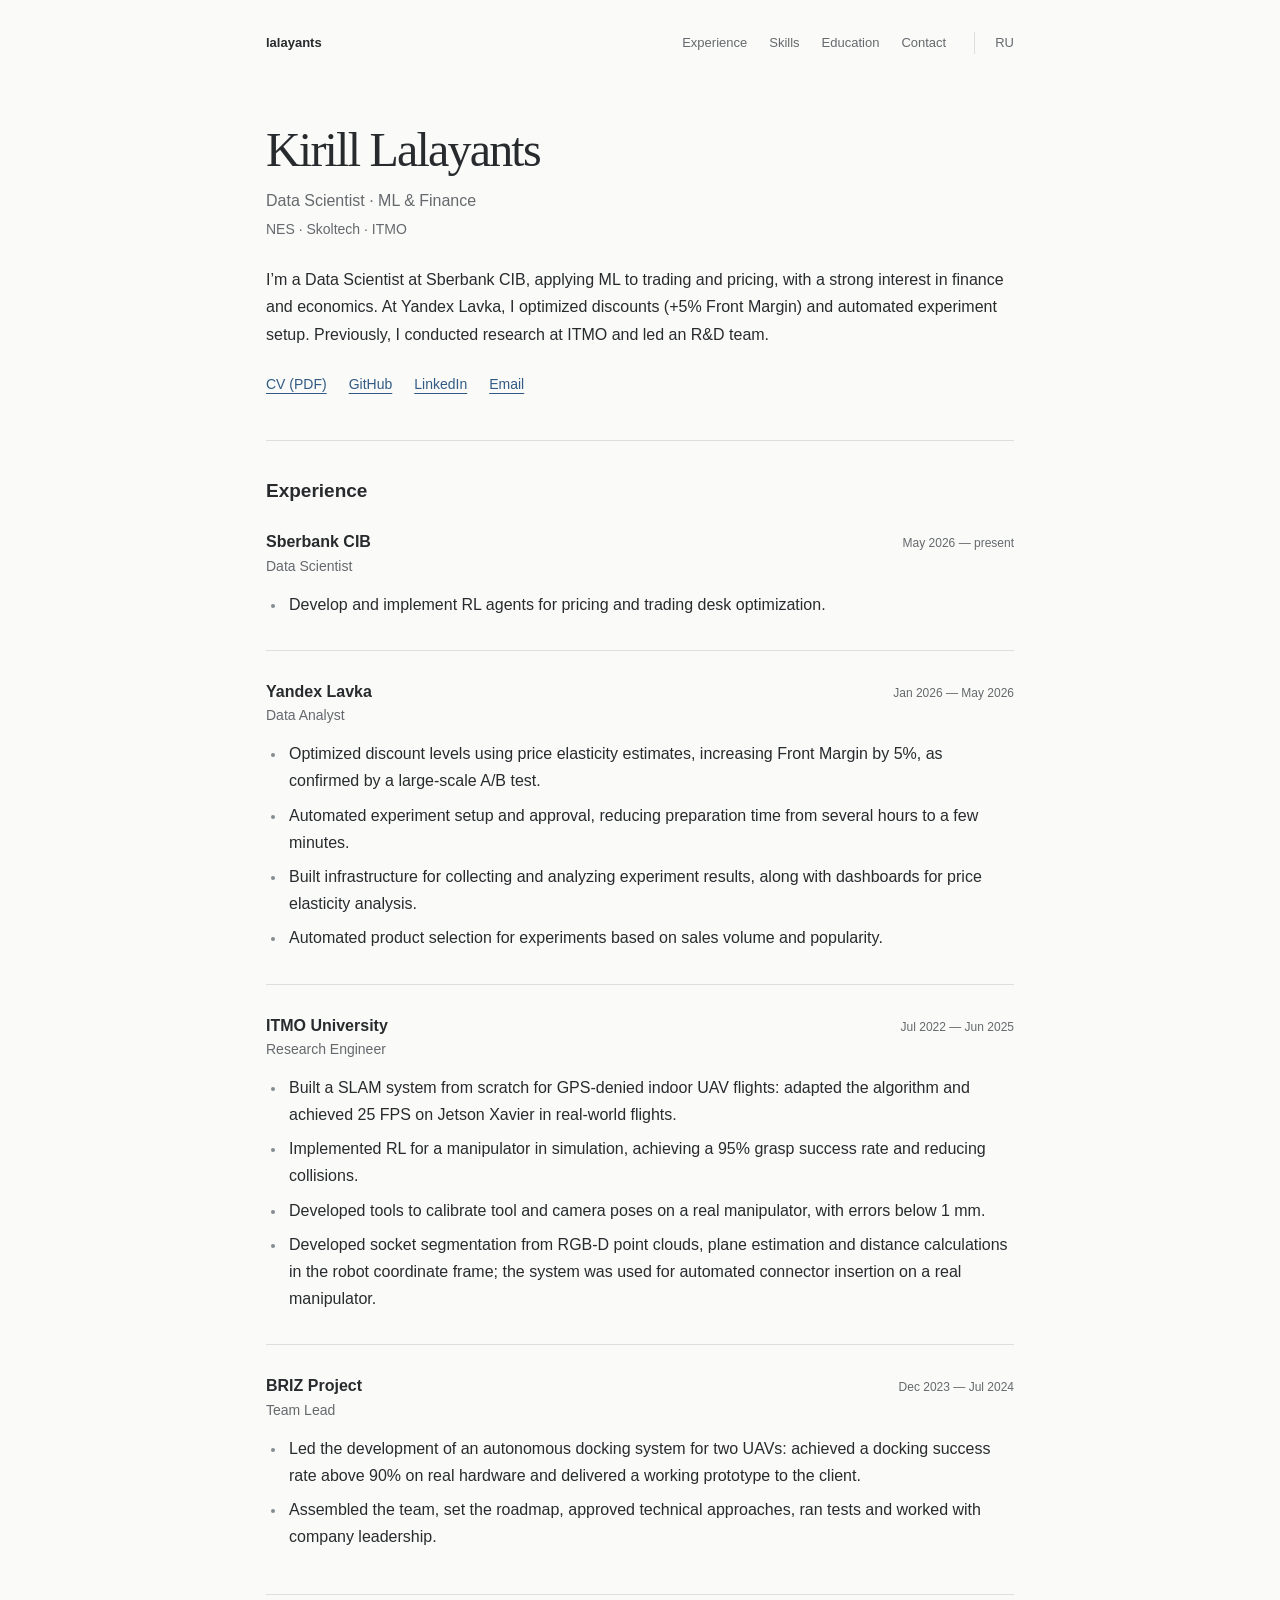
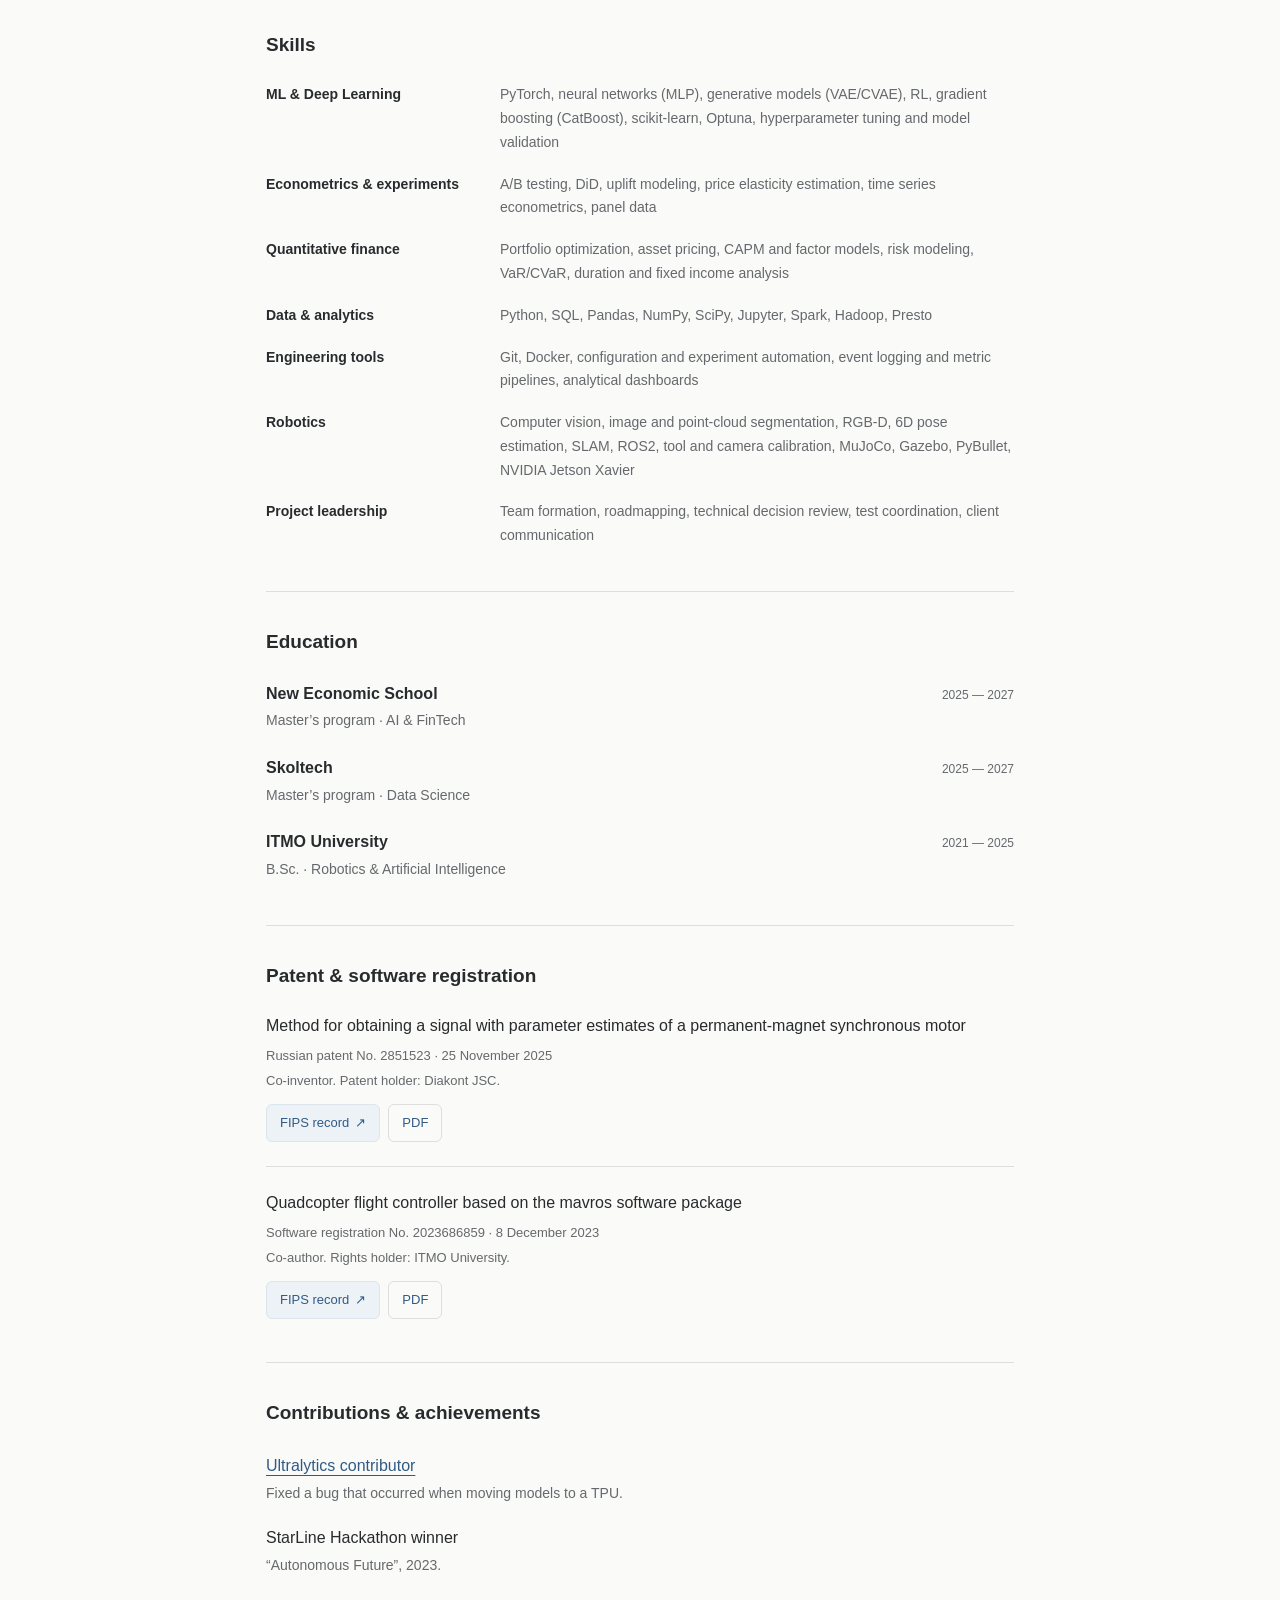
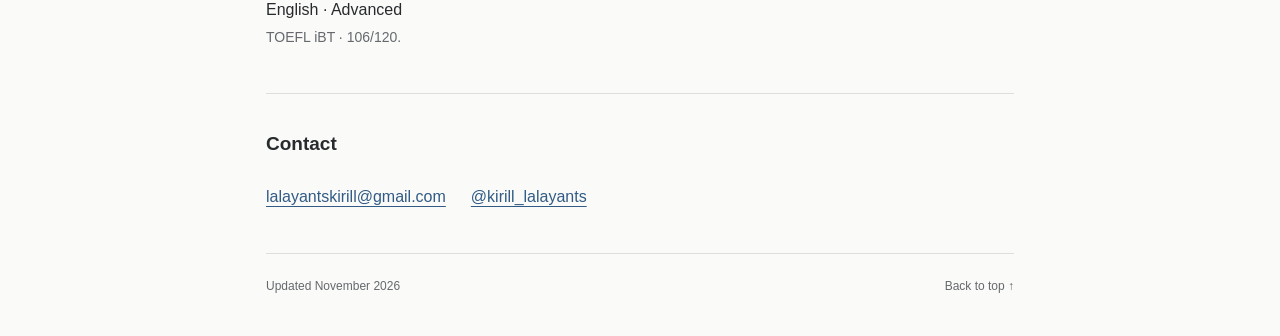
==== commit 1117f327: "Add FIPS registry links to patent and software entries" ====
--- a/index.html
+++ b/index.html
@@ -66,8 +66,8 @@
 <section id="registrations" aria-labelledby="registrations-title">
 <h2 id="registrations-title">Patent & software registration</h2>
 <ul class="entries registrations">
-<li class="registration"><h3><a href="/assets/documents/patent-2851523.pdf">Method for obtaining a signal with parameter estimates of a permanent-magnet synchronous motor</a></h3><p class="registration-meta">Russian patent No. 2851523 · 25 November 2025 · PDF</p><p class="registration-credit">Co-inventor. Patent holder: Diakont JSC.</p></li>
-<li class="registration"><h3><a href="/assets/documents/software-2023686859.pdf">Quadcopter flight controller based on the mavros software package</a></h3><p class="registration-meta">Software registration No. 2023686859 · 8 December 2023 · PDF</p><p class="registration-credit">Co-author. Rights holder: ITMO University.</p></li>
+<li class="registration"><h3>Method for obtaining a signal with parameter estimates of a permanent-magnet synchronous motor</h3><p class="registration-meta">Russian patent No. 2851523 · 25 November 2025</p><p class="registration-credit">Co-inventor. Patent holder: Diakont JSC.</p><div class="registration-links"><a class="registry-link" href="https://www.fips.ru/registers-doc-view/fips_servlet?DB=RUPAT&amp;DocNumber=2851523&amp;TypeFile=html" aria-label="FIPS record · 2851523">FIPS record <span aria-hidden="true">↗</span></a><a href="/assets/documents/patent-2851523.pdf" aria-label="PDF · 2851523">PDF</a></div></li>
+<li class="registration"><h3>Quadcopter flight controller based on the mavros software package</h3><p class="registration-meta">Software registration No. 2023686859 · 8 December 2023</p><p class="registration-credit">Co-author. Rights holder: ITMO University.</p><div class="registration-links"><a class="registry-link" href="https://www.fips.ru/registers-doc-view/fips_servlet?DB=EVM&amp;DocNumber=2023686859&amp;TypeFile=html" aria-label="FIPS record · 2023686859">FIPS record <span aria-hidden="true">↗</span></a><a href="/assets/documents/software-2023686859.pdf" aria-label="PDF · 2023686859">PDF</a></div></li>
 </ul>
 </section>
 <section aria-labelledby="other-title">
--- a/assets/css/style.css
+++ b/assets/css/style.css
@@ -87,11 +87,24 @@
 
 .registration + .registration { margin-top: 24px; padding-top: 24px; border-top: 1px solid var(--line); }
 .registration h3 { font-weight: 500; line-height: 1.55; }
-.registration h3 a { text-decoration: none; }
-.registration h3 a:hover { text-decoration: underline; }
 .registration-meta, .registration-credit { color: var(--muted); font-size: 13px; }
 .registration-meta { margin-top: 6px; }
 .registration-credit { margin-top: 3px; }
+.registration-links { display: flex; flex-wrap: wrap; gap: 8px; margin-top: 12px; }
+.registration-links a {
+  display: inline-flex;
+  align-items: center;
+  gap: 6px;
+  min-height: 38px;
+  padding: 5px 13px;
+  border: 1px solid var(--line);
+  border-radius: 6px;
+  font-size: 13px;
+  font-weight: 500;
+  text-decoration: none;
+}
+.registration-links .registry-link { background: #edf2f6; border-color: #dce5ed; }
+.registration-links a:hover { border-color: currentColor; }
 
 .institutions { font-size: 14px; color: var(--muted); }
 .institutions a { color: inherit; text-decoration: none; }
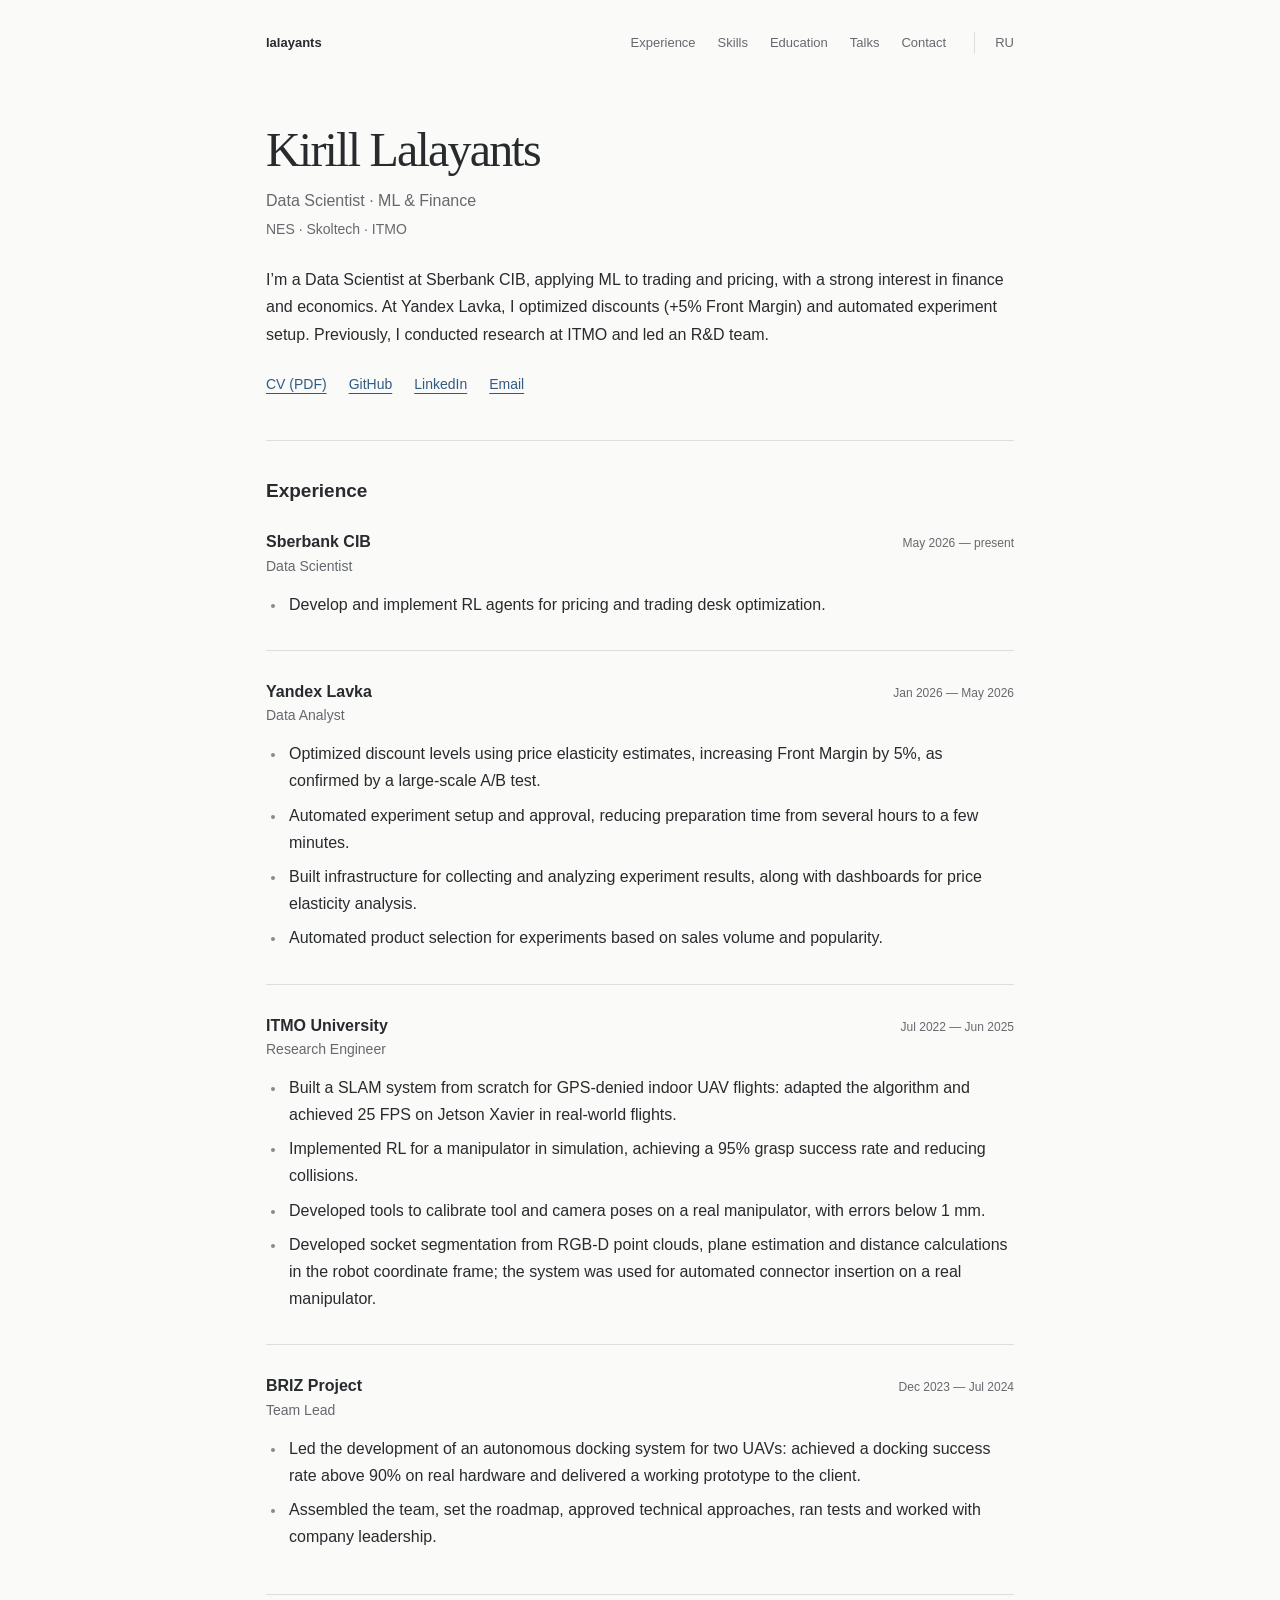
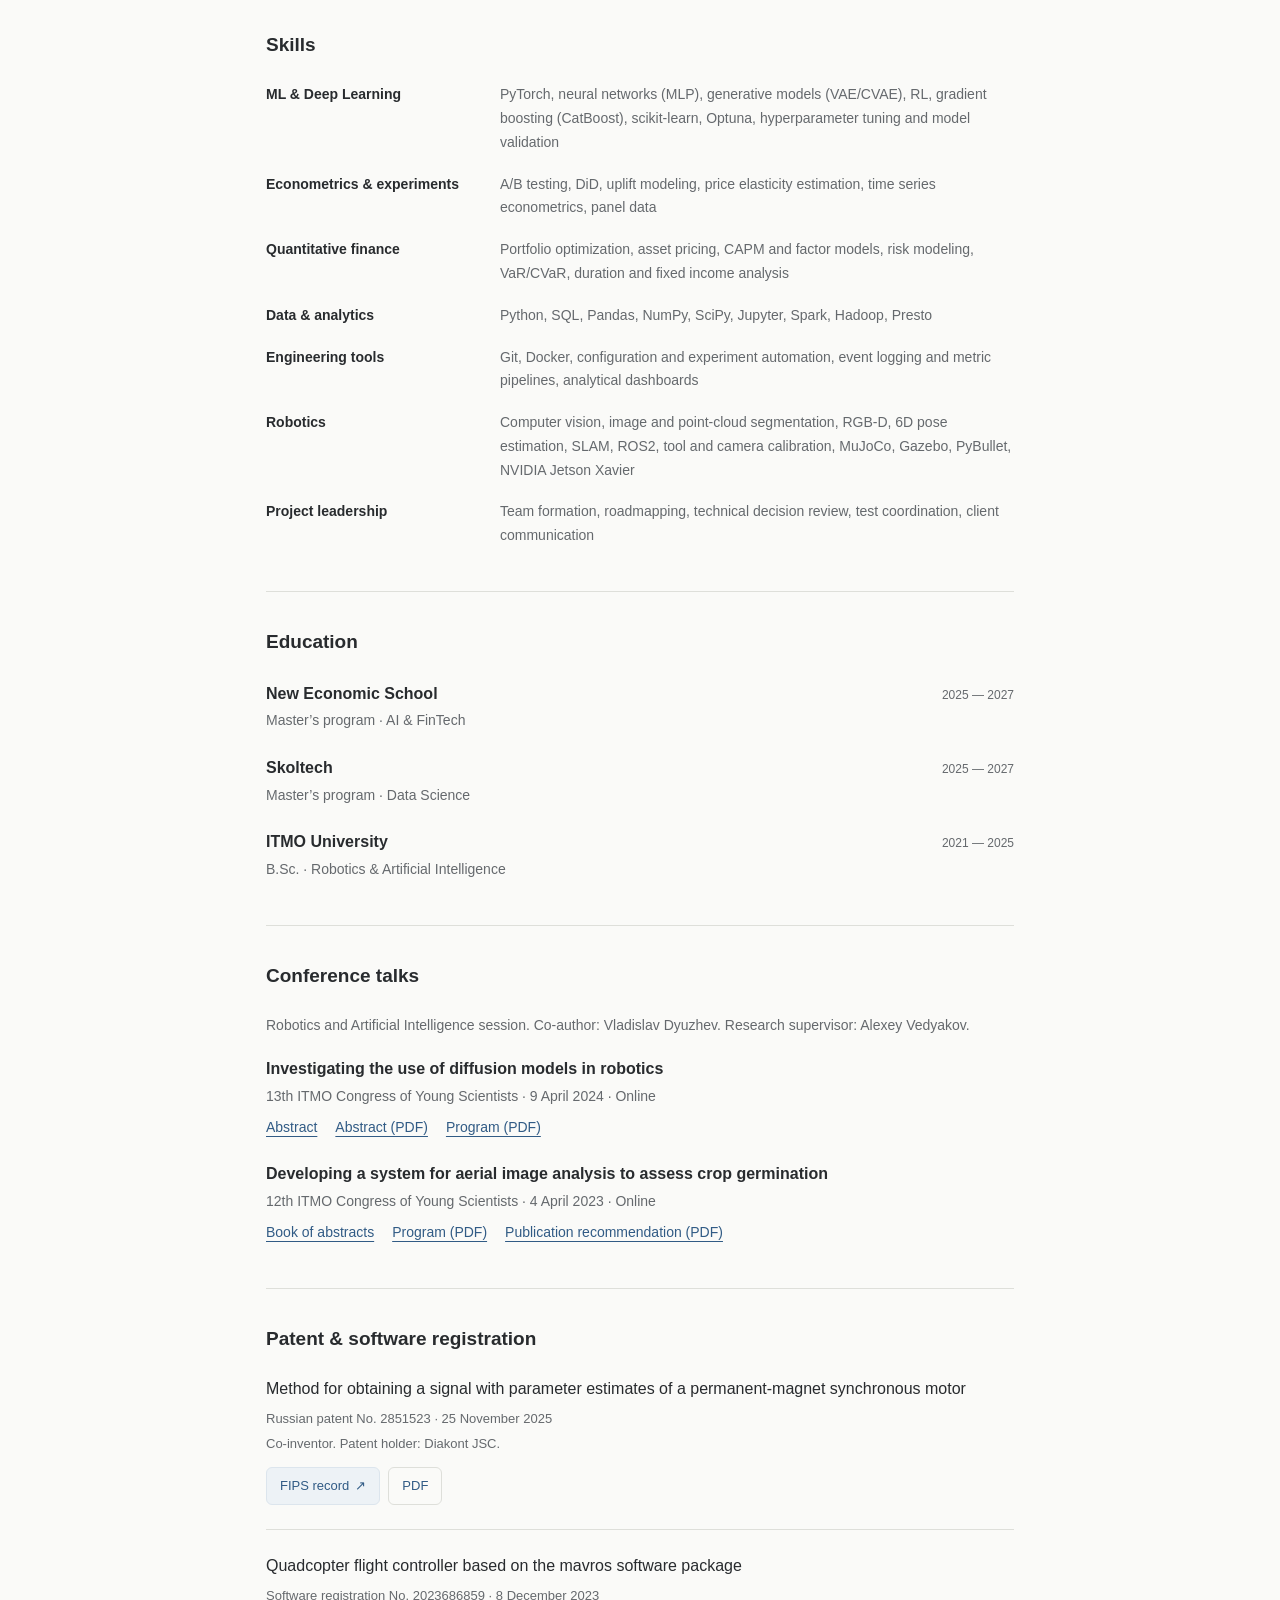
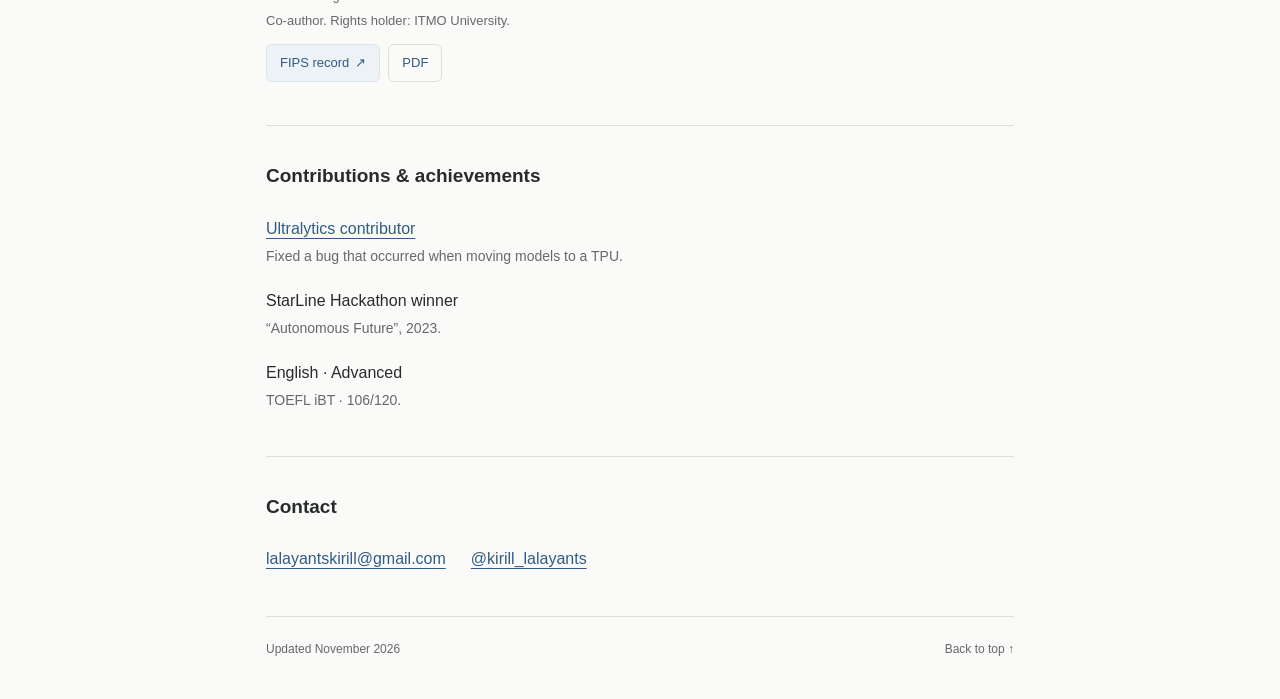
==== commit abba5ee9: "Add ITMO conference talks and source links" ====
--- a/index.html
+++ b/index.html
@@ -31,7 +31,7 @@
 <div class="page">
 <header class="header">
 <a class="home-link" href="/">lalayants</a>
-<nav aria-label="Main navigation"><a href="#experience">Experience</a><a href="#skills">Skills</a><a href="#education">Education</a><a href="#contact">Contact</a></nav>
+<nav aria-label="Main navigation"><a href="#experience">Experience</a><a href="#skills">Skills</a><a href="#education">Education</a><a href="#talks">Talks</a><a href="#contact">Contact</a></nav>
 <a class="language" href="/ru/" lang="ru" hreflang="ru" aria-label="Переключить на русский">RU</a>
 </header>
 <main id="main">
@@ -63,6 +63,14 @@
 <li class="education-item"><div class="entry-heading"><h3>ITMO University</h3><span class="date">2021 — 2025</span></div><p>B.Sc. · Robotics & Artificial Intelligence</p></li>
 </ul>
 </section>
+<section id="talks" aria-labelledby="talks-title">
+<h2 id="talks-title">Conference talks</h2>
+<p class="talks-credit">Robotics and Artificial Intelligence session. Co-author: Vladislav Dyuzhev. Research supervisor: Alexey Vedyakov.</p>
+<ul class="entries">
+<li class="conference-talk"><h3>Investigating the use of diffusion models in robotics</h3><p>13th ITMO Congress of Young Scientists · 9 April 2024 · Online</p><div class="talk-links"><a href="https://kmu.itmo.ru/digests/article/12672" hreflang="ru" aria-label="Abstract · 2024">Abstract</a><a href="https://kmu.itmo.ru/file/download/application/40016" hreflang="ru" aria-label="Abstract (PDF) · 2024">Abstract (PDF)</a><a href="https://kmu.itmo.ru/file/download/congress/35#page=73" hreflang="ru" aria-label="Program (PDF) · 2024">Program (PDF)</a></div></li>
+<li class="conference-talk"><h3>Developing a system for aerial image analysis to assess crop germination</h3><p>12th ITMO Congress of Young Scientists · 4 April 2023 · Online</p><div class="talk-links"><a href="https://kmu.itmo.ru/digests/section/661" hreflang="ru" aria-label="Book of abstracts · 2023">Book of abstracts</a><a href="https://kmu.itmo.ru/file/download/674#page=87" hreflang="ru" aria-label="Program (PDF) · 2023">Program (PDF)</a><a href="https://kmu.itmo.ru/file/download/646#page=66" hreflang="ru" aria-label="Publication recommendation (PDF) · 2023">Publication recommendation (PDF)</a></div></li>
+</ul>
+</section>
 <section id="registrations" aria-labelledby="registrations-title">
 <h2 id="registrations-title">Patent & software registration</h2>
 <ul class="entries registrations">
--- a/assets/css/style.css
+++ b/assets/css/style.css
@@ -46,6 +46,11 @@
 .role { color: var(--muted); font-size: 14px; margin-bottom: 9px; }
 .education-item + .education-item { margin-top: 22px; }
 .education-item p { color: var(--muted); font-size: 14px; margin-top: 3px; }
+.talks-credit { margin-bottom: 18px; }
+.talks-credit, .conference-talk p { color: var(--muted); font-size: 14px; }
+.conference-talk p { margin-top: 3px; }
+.conference-talk + .conference-talk { margin-top: 22px; }
+.talk-links { display: flex; flex-wrap: wrap; gap: 4px 18px; margin-top: 7px; font-size: 14px; }
 .notes { list-style: none; padding: 0; margin: 0; display: grid; gap: 18px; }
 .notes li > a, .note-title { display: block; font-weight: 500; }
 .notes li > span:last-child { display: block; color: var(--muted); font-size: 14px; margin-top: 3px; }
@@ -82,7 +87,7 @@
   h2 { font-size: 16px; margin-bottom: 16px; }
   h3 { font-size: 13px; }
   main > section { padding-bottom: 18px; margin-bottom: 20px; }
-  .job, .education-item { break-inside: avoid; }
+  .job, .education-item, .conference-talk { break-inside: avoid; }
 }
 
 .registration + .registration { margin-top: 24px; padding-top: 24px; border-top: 1px solid var(--line); }
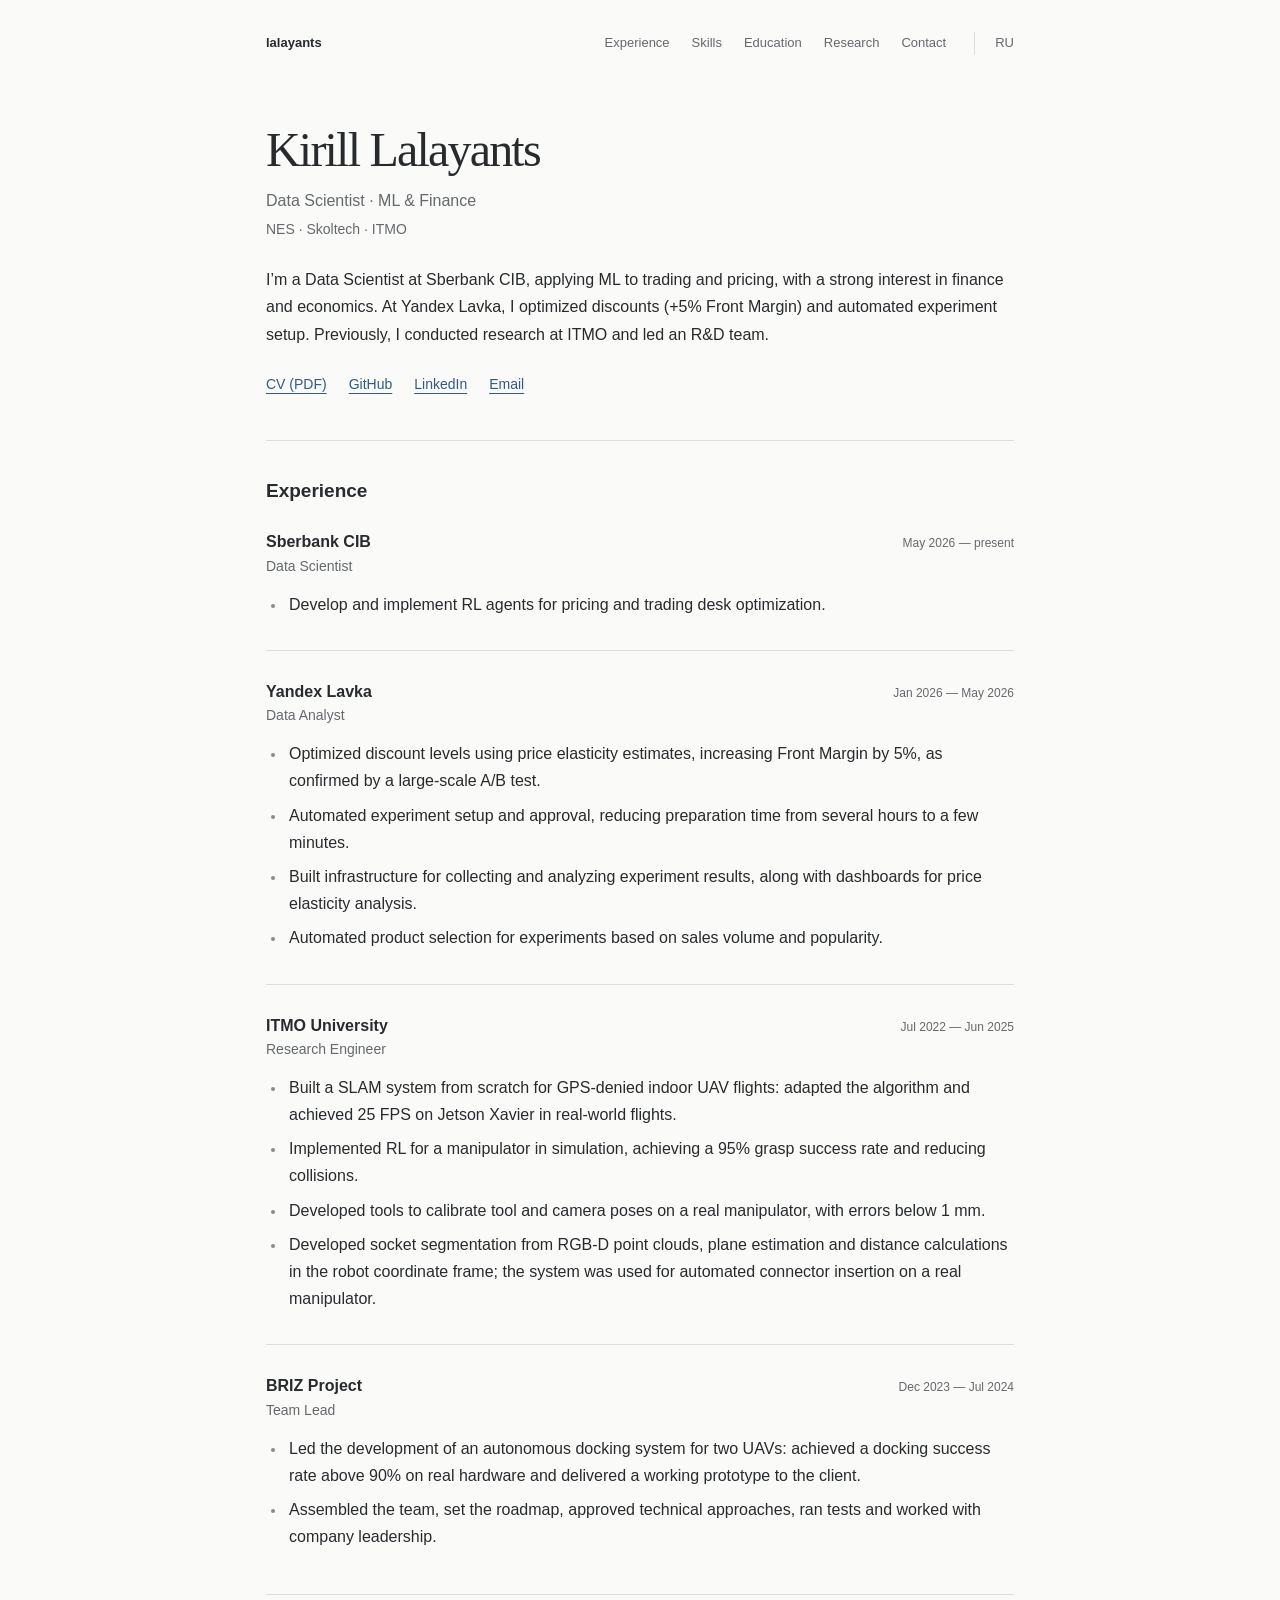
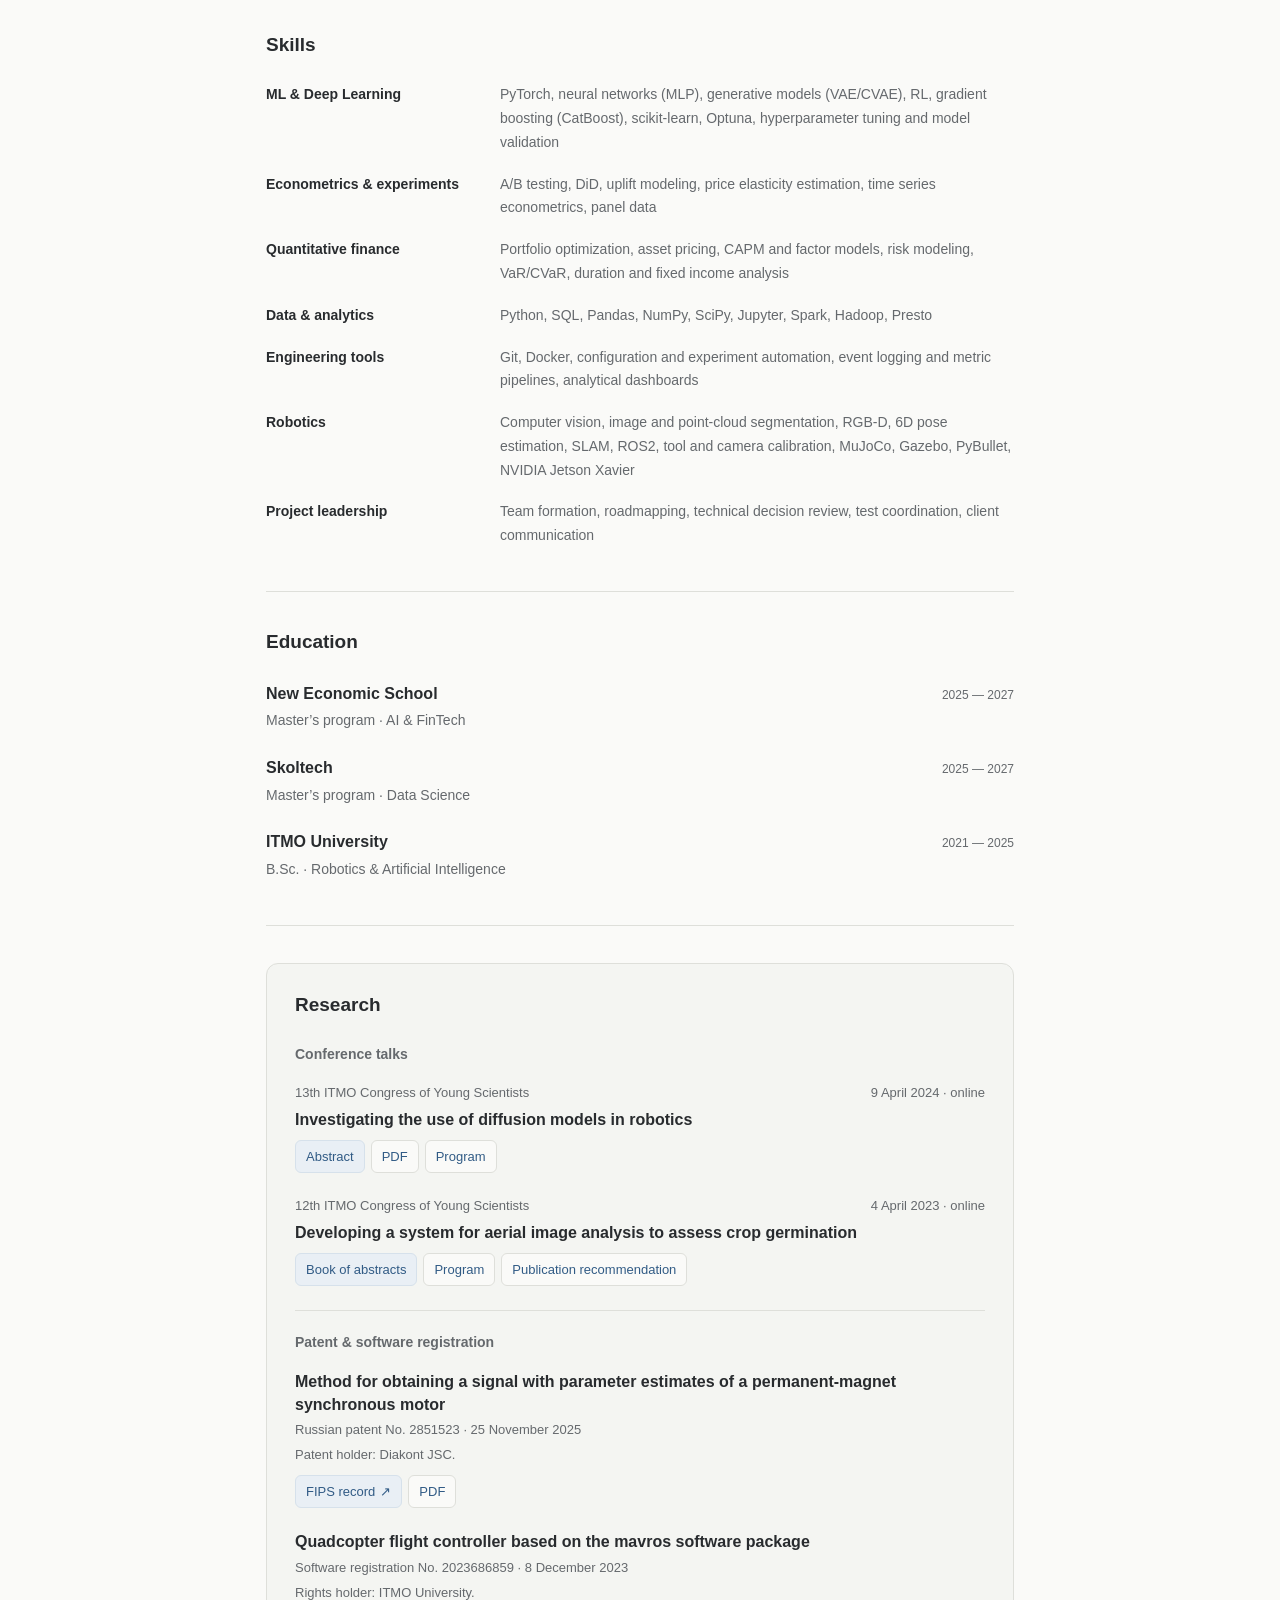
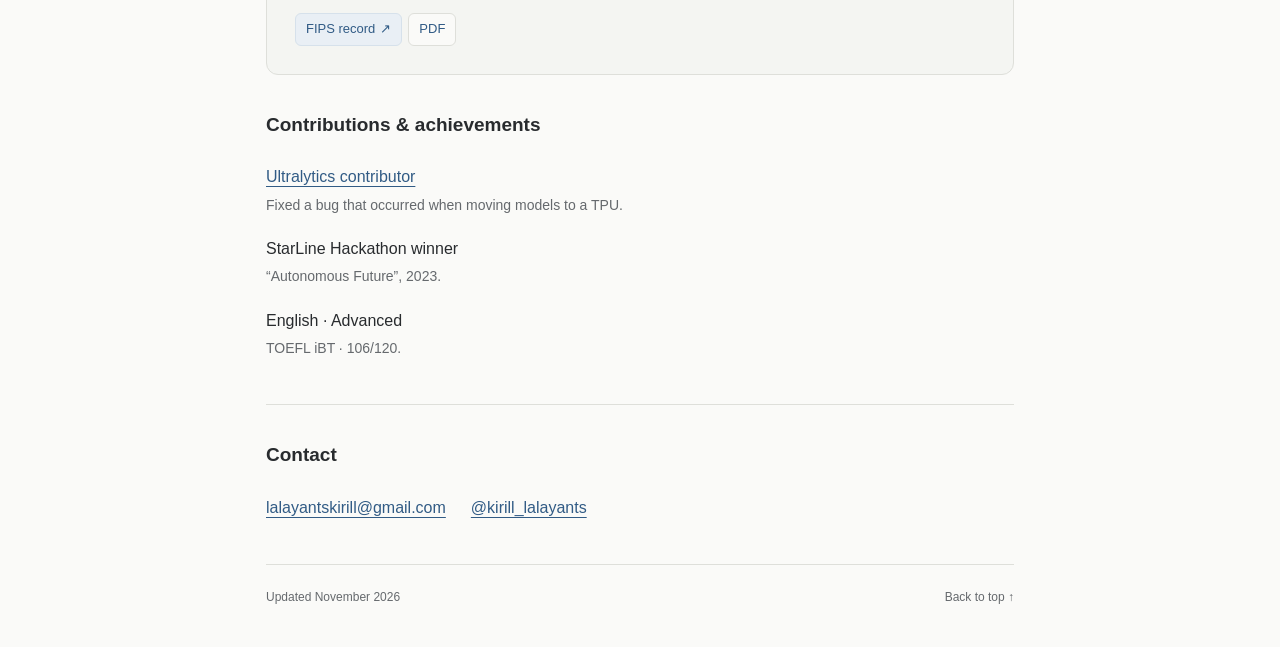
==== commit bff5668d: "Group talks and registrations under research" ====
--- a/index.html
+++ b/index.html
@@ -23,7 +23,7 @@
 <meta property="og:image:alt" content="Kirill Lalayants — Data Scientist">
 <meta name="twitter:card" content="summary_large_image">
 <link rel="icon" href="/assets/images/favicon.svg" type="image/svg+xml">
-<link rel="stylesheet" href="/assets/css/style.css">
+<link rel="stylesheet" href="/assets/css/style.css?v=31ab3d143e3b">
 <script type="application/ld+json">{"@context": "https://schema.org", "@type": "ProfilePage", "inLanguage": "en", "url": "https://lalayants.github.io/", "mainEntity": {"@type": "Person", "@id": "https://lalayants.github.io/#person", "name": "Kirill Lalayants", "alternateName": "Кирилл Лалаянц", "url": "https://lalayants.github.io/", "jobTitle": "Data Scientist", "description": "Kirill Lalayants — Data Scientist at Sberbank CIB. ML for trading and pricing, finance and economics. Experience at Yandex Lavka and in research at ITMO. NES, Skoltech, ITMO.", "worksFor": {"@type": "Organization", "name": "Sberbank CIB"}, "alumniOf": {"@type": "CollegeOrUniversity", "name": "ITMO University"}, "sameAs": ["https://github.com/lalayants", "https://linkedin.com/in/lalayants", "https://t.me/kirill_lalayants"]}}</script>
 </head>
 <body id="top">
@@ -31,7 +31,7 @@
 <div class="page">
 <header class="header">
 <a class="home-link" href="/">lalayants</a>
-<nav aria-label="Main navigation"><a href="#experience">Experience</a><a href="#skills">Skills</a><a href="#education">Education</a><a href="#talks">Talks</a><a href="#contact">Contact</a></nav>
+<nav aria-label="Main navigation"><a href="#experience">Experience</a><a href="#skills">Skills</a><a href="#education">Education</a><a href="#research">Research</a><a href="#contact">Contact</a></nav>
 <a class="language" href="/ru/" lang="ru" hreflang="ru" aria-label="Переключить на русский">RU</a>
 </header>
 <main id="main">
@@ -63,20 +63,40 @@
 <li class="education-item"><div class="entry-heading"><h3>ITMO University</h3><span class="date">2021 — 2025</span></div><p>B.Sc. · Robotics & Artificial Intelligence</p></li>
 </ul>
 </section>
-<section id="talks" aria-labelledby="talks-title">
-<h2 id="talks-title">Conference talks</h2>
-<p class="talks-credit">Robotics and Artificial Intelligence session. Co-author: Vladislav Dyuzhev. Research supervisor: Alexey Vedyakov.</p>
+<section id="research" class="research" aria-labelledby="research-title">
+<h2 id="research-title">Research</h2>
+<section id="talks" class="research-group" aria-labelledby="talks-title">
+<h3 id="talks-title">Conference talks</h3>
 <ul class="entries">
-<li class="conference-talk"><h3>Investigating the use of diffusion models in robotics</h3><p>13th ITMO Congress of Young Scientists · 9 April 2024 · Online</p><div class="talk-links"><a href="https://kmu.itmo.ru/digests/article/12672" hreflang="ru" aria-label="Abstract · 2024">Abstract</a><a href="https://kmu.itmo.ru/file/download/application/40016" hreflang="ru" aria-label="Abstract (PDF) · 2024">Abstract (PDF)</a><a href="https://kmu.itmo.ru/file/download/congress/35#page=73" hreflang="ru" aria-label="Program (PDF) · 2024">Program (PDF)</a></div></li>
-<li class="conference-talk"><h3>Developing a system for aerial image analysis to assess crop germination</h3><p>12th ITMO Congress of Young Scientists · 4 April 2023 · Online</p><div class="talk-links"><a href="https://kmu.itmo.ru/digests/section/661" hreflang="ru" aria-label="Book of abstracts · 2023">Book of abstracts</a><a href="https://kmu.itmo.ru/file/download/674#page=87" hreflang="ru" aria-label="Program (PDF) · 2023">Program (PDF)</a><a href="https://kmu.itmo.ru/file/download/646#page=66" hreflang="ru" aria-label="Publication recommendation (PDF) · 2023">Publication recommendation (PDF)</a></div></li>
+<li class="research-item">
+<div class="research-meta talk-meta"><span>13th ITMO Congress of Young Scientists</span><span><time datetime="2024-04-09">9 April 2024</time> · online</span></div>
+<h4>Investigating the use of diffusion models in robotics</h4>
+<div class="research-links"><a class="source-link" href="https://kmu.itmo.ru/digests/article/12672" hreflang="ru" aria-label="Abstract · 2024">Abstract</a><a href="https://kmu.itmo.ru/file/download/application/40016" hreflang="ru" aria-label="PDF · 2024">PDF</a><a href="https://kmu.itmo.ru/file/download/congress/35#page=73" hreflang="ru" aria-label="Program · 2024">Program</a></div>
+</li>
+<li class="research-item">
+<div class="research-meta talk-meta"><span>12th ITMO Congress of Young Scientists</span><span><time datetime="2023-04-04">4 April 2023</time> · online</span></div>
+<h4>Developing a system for aerial image analysis to assess crop germination</h4>
+<div class="research-links"><a class="source-link" href="https://kmu.itmo.ru/digests/section/661" hreflang="ru" aria-label="Book of abstracts · 2023">Book of abstracts</a><a href="https://kmu.itmo.ru/file/download/674#page=87" hreflang="ru" aria-label="Program · 2023">Program</a><a href="https://kmu.itmo.ru/file/download/646#page=66" hreflang="ru" aria-label="Publication recommendation · 2023">Publication recommendation</a></div>
+</li>
 </ul>
 </section>
-<section id="registrations" aria-labelledby="registrations-title">
-<h2 id="registrations-title">Patent & software registration</h2>
-<ul class="entries registrations">
-<li class="registration"><h3>Method for obtaining a signal with parameter estimates of a permanent-magnet synchronous motor</h3><p class="registration-meta">Russian patent No. 2851523 · 25 November 2025</p><p class="registration-credit">Co-inventor. Patent holder: Diakont JSC.</p><div class="registration-links"><a class="registry-link" href="https://www.fips.ru/registers-doc-view/fips_servlet?DB=RUPAT&amp;DocNumber=2851523&amp;TypeFile=html" aria-label="FIPS record · 2851523">FIPS record <span aria-hidden="true">↗</span></a><a href="/assets/documents/patent-2851523.pdf" aria-label="PDF · 2851523">PDF</a></div></li>
-<li class="registration"><h3>Quadcopter flight controller based on the mavros software package</h3><p class="registration-meta">Software registration No. 2023686859 · 8 December 2023</p><p class="registration-credit">Co-author. Rights holder: ITMO University.</p><div class="registration-links"><a class="registry-link" href="https://www.fips.ru/registers-doc-view/fips_servlet?DB=EVM&amp;DocNumber=2023686859&amp;TypeFile=html" aria-label="FIPS record · 2023686859">FIPS record <span aria-hidden="true">↗</span></a><a href="/assets/documents/software-2023686859.pdf" aria-label="PDF · 2023686859">PDF</a></div></li>
+<section id="registrations" class="research-group" aria-labelledby="registrations-title">
+<h3 id="registrations-title">Patent & software registration</h3>
+<ul class="entries">
+<li class="research-item">
+<h4>Method for obtaining a signal with parameter estimates of a permanent-magnet synchronous motor</h4>
+<p class="research-meta">Russian patent No. 2851523 · 25 November 2025</p>
+<p class="research-meta">Patent holder: Diakont JSC.</p>
+<div class="research-links"><a class="source-link" href="https://www.fips.ru/registers-doc-view/fips_servlet?DB=RUPAT&amp;DocNumber=2851523&amp;TypeFile=html" aria-label="FIPS record · 2851523">FIPS record <span aria-hidden="true">↗</span></a><a href="/assets/documents/patent-2851523.pdf" aria-label="PDF · 2851523">PDF</a></div>
+</li>
+<li class="research-item">
+<h4>Quadcopter flight controller based on the mavros software package</h4>
+<p class="research-meta">Software registration No. 2023686859 · 8 December 2023</p>
+<p class="research-meta">Rights holder: ITMO University.</p>
+<div class="research-links"><a class="source-link" href="https://www.fips.ru/registers-doc-view/fips_servlet?DB=EVM&amp;DocNumber=2023686859&amp;TypeFile=html" aria-label="FIPS record · 2023686859">FIPS record <span aria-hidden="true">↗</span></a><a href="/assets/documents/software-2023686859.pdf" aria-label="PDF · 2023686859">PDF</a></div>
+</li>
 </ul>
+</section>
 </section>
 <section aria-labelledby="other-title">
 <h2 id="other-title">Contributions & achievements</h2>
--- a/assets/css/style.css
+++ b/assets/css/style.css
@@ -46,11 +46,35 @@
 .role { color: var(--muted); font-size: 14px; margin-bottom: 9px; }
 .education-item + .education-item { margin-top: 22px; }
 .education-item p { color: var(--muted); font-size: 14px; margin-top: 3px; }
-.talks-credit { margin-bottom: 18px; }
-.talks-credit, .conference-talk p { color: var(--muted); font-size: 14px; }
-.conference-talk p { margin-top: 3px; }
-.conference-talk + .conference-talk { margin-top: 22px; }
-.talk-links { display: flex; flex-wrap: wrap; gap: 4px 18px; margin-top: 7px; font-size: 14px; }
+.research {
+  padding: clamp(16px, 4vw, 28px);
+  border: 1px solid var(--line);
+  border-radius: 12px;
+  background: #f4f5f2;
+}
+.research-group > h3 { margin-bottom: 16px; color: var(--muted); font-size: 14px; }
+.research-group + .research-group { margin-top: 24px; padding-top: 20px; border-top: 1px solid var(--line); }
+.research-item + .research-item { margin-top: 22px; }
+.research-item h4 { margin: 0; font-size: 16px; font-weight: 600; line-height: 1.45; }
+.research-meta { color: var(--muted); font-size: 13px; }
+.research-item p.research-meta { margin-top: 3px; }
+.talk-meta { display: flex; flex-wrap: wrap; justify-content: space-between; gap: 2px 16px; margin-bottom: 4px; }
+.research-links { display: flex; flex-wrap: wrap; gap: 6px; margin-top: 9px; }
+.research-links a {
+  display: inline-flex;
+  align-items: center;
+  gap: 5px;
+  min-height: 33px;
+  padding: 4px 10px;
+  border: 1px solid var(--line);
+  border-radius: 6px;
+  background: var(--paper);
+  font-size: 13px;
+  font-weight: 500;
+  text-decoration: none;
+}
+.research-links .source-link { background: #e9eff5; border-color: #d6e1eb; }
+.research-links a:hover { border-color: currentColor; }
 .notes { list-style: none; padding: 0; margin: 0; display: grid; gap: 18px; }
 .notes li > a, .note-title { display: block; font-weight: 500; }
 .notes li > span:last-child { display: block; color: var(--muted); font-size: 14px; margin-top: 3px; }
@@ -87,29 +111,8 @@
   h2 { font-size: 16px; margin-bottom: 16px; }
   h3 { font-size: 13px; }
   main > section { padding-bottom: 18px; margin-bottom: 20px; }
-  .job, .education-item, .conference-talk { break-inside: avoid; }
+  .job, .education-item, .research-item { break-inside: avoid; }
 }
-
-.registration + .registration { margin-top: 24px; padding-top: 24px; border-top: 1px solid var(--line); }
-.registration h3 { font-weight: 500; line-height: 1.55; }
-.registration-meta, .registration-credit { color: var(--muted); font-size: 13px; }
-.registration-meta { margin-top: 6px; }
-.registration-credit { margin-top: 3px; }
-.registration-links { display: flex; flex-wrap: wrap; gap: 8px; margin-top: 12px; }
-.registration-links a {
-  display: inline-flex;
-  align-items: center;
-  gap: 6px;
-  min-height: 38px;
-  padding: 5px 13px;
-  border: 1px solid var(--line);
-  border-radius: 6px;
-  font-size: 13px;
-  font-weight: 500;
-  text-decoration: none;
-}
-.registration-links .registry-link { background: #edf2f6; border-color: #dce5ed; }
-.registration-links a:hover { border-color: currentColor; }
 
 .institutions { font-size: 14px; color: var(--muted); }
 .institutions a { color: inherit; text-decoration: none; }
